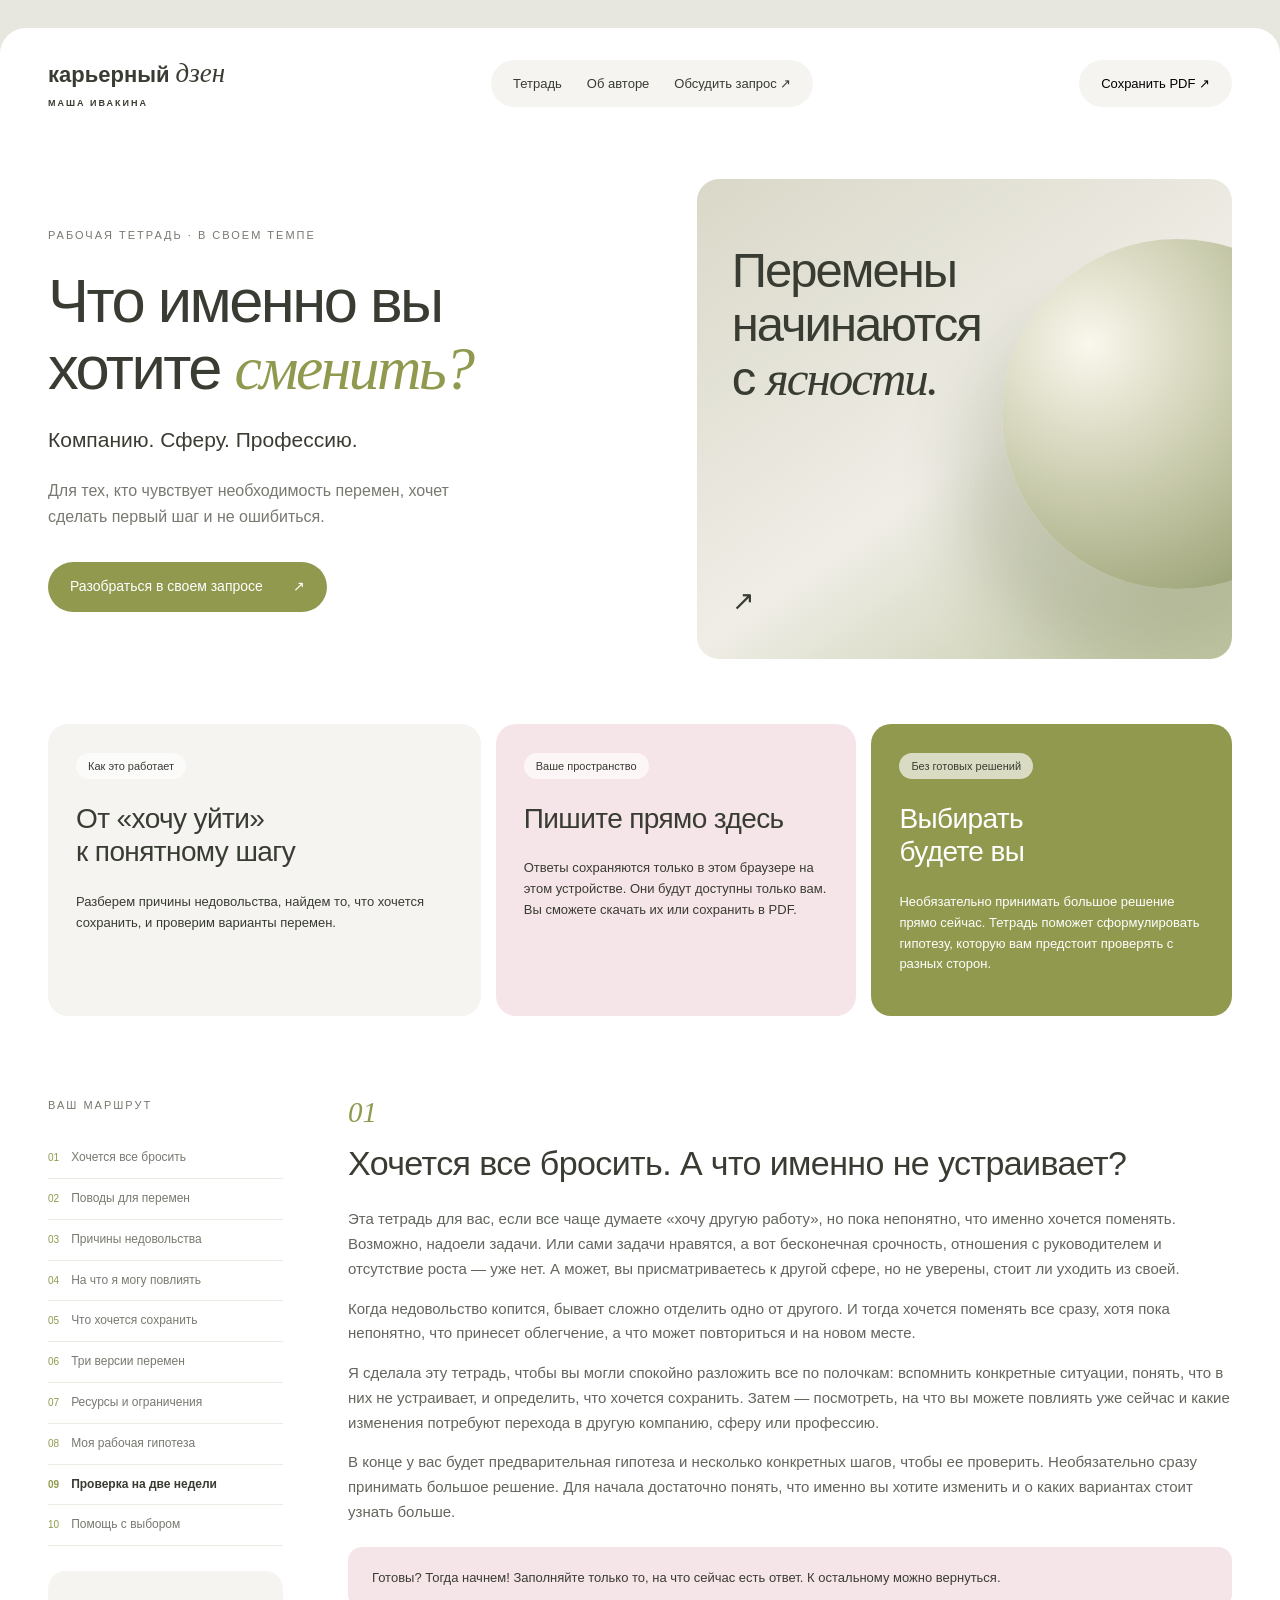
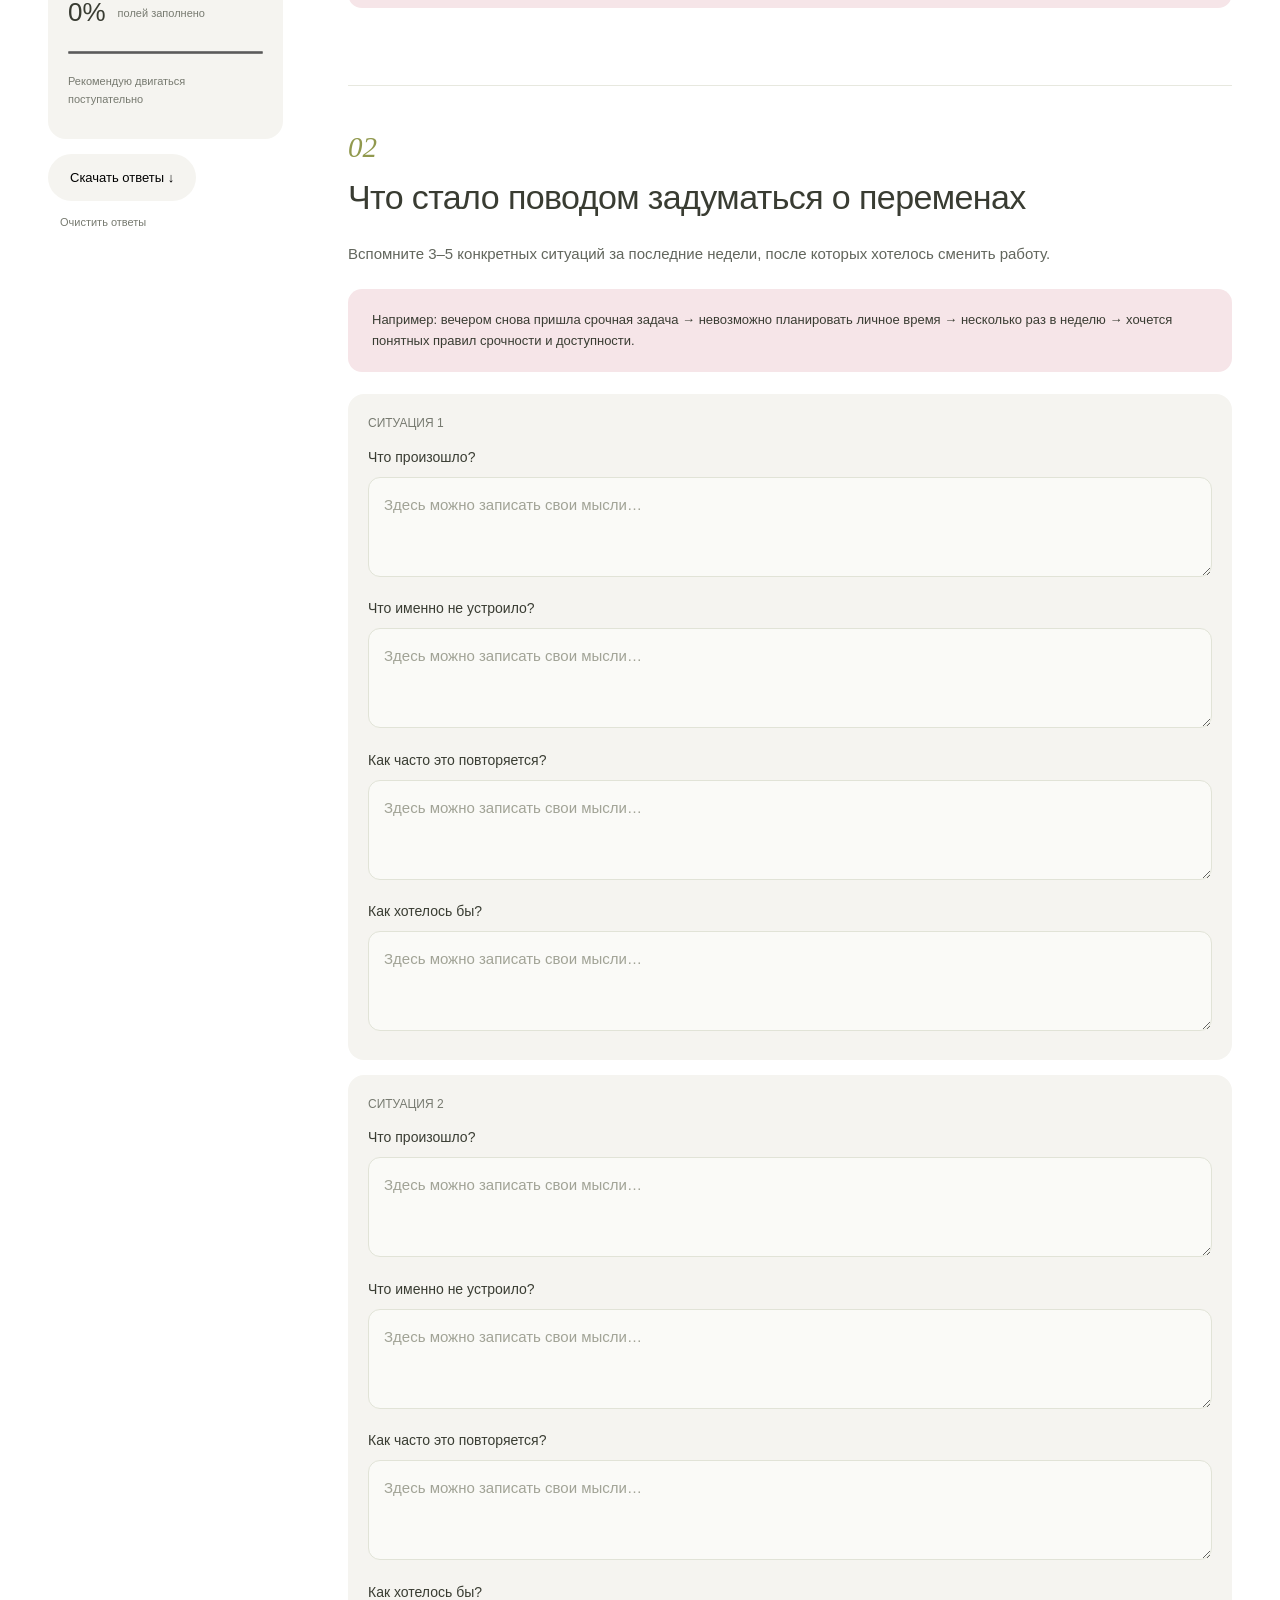
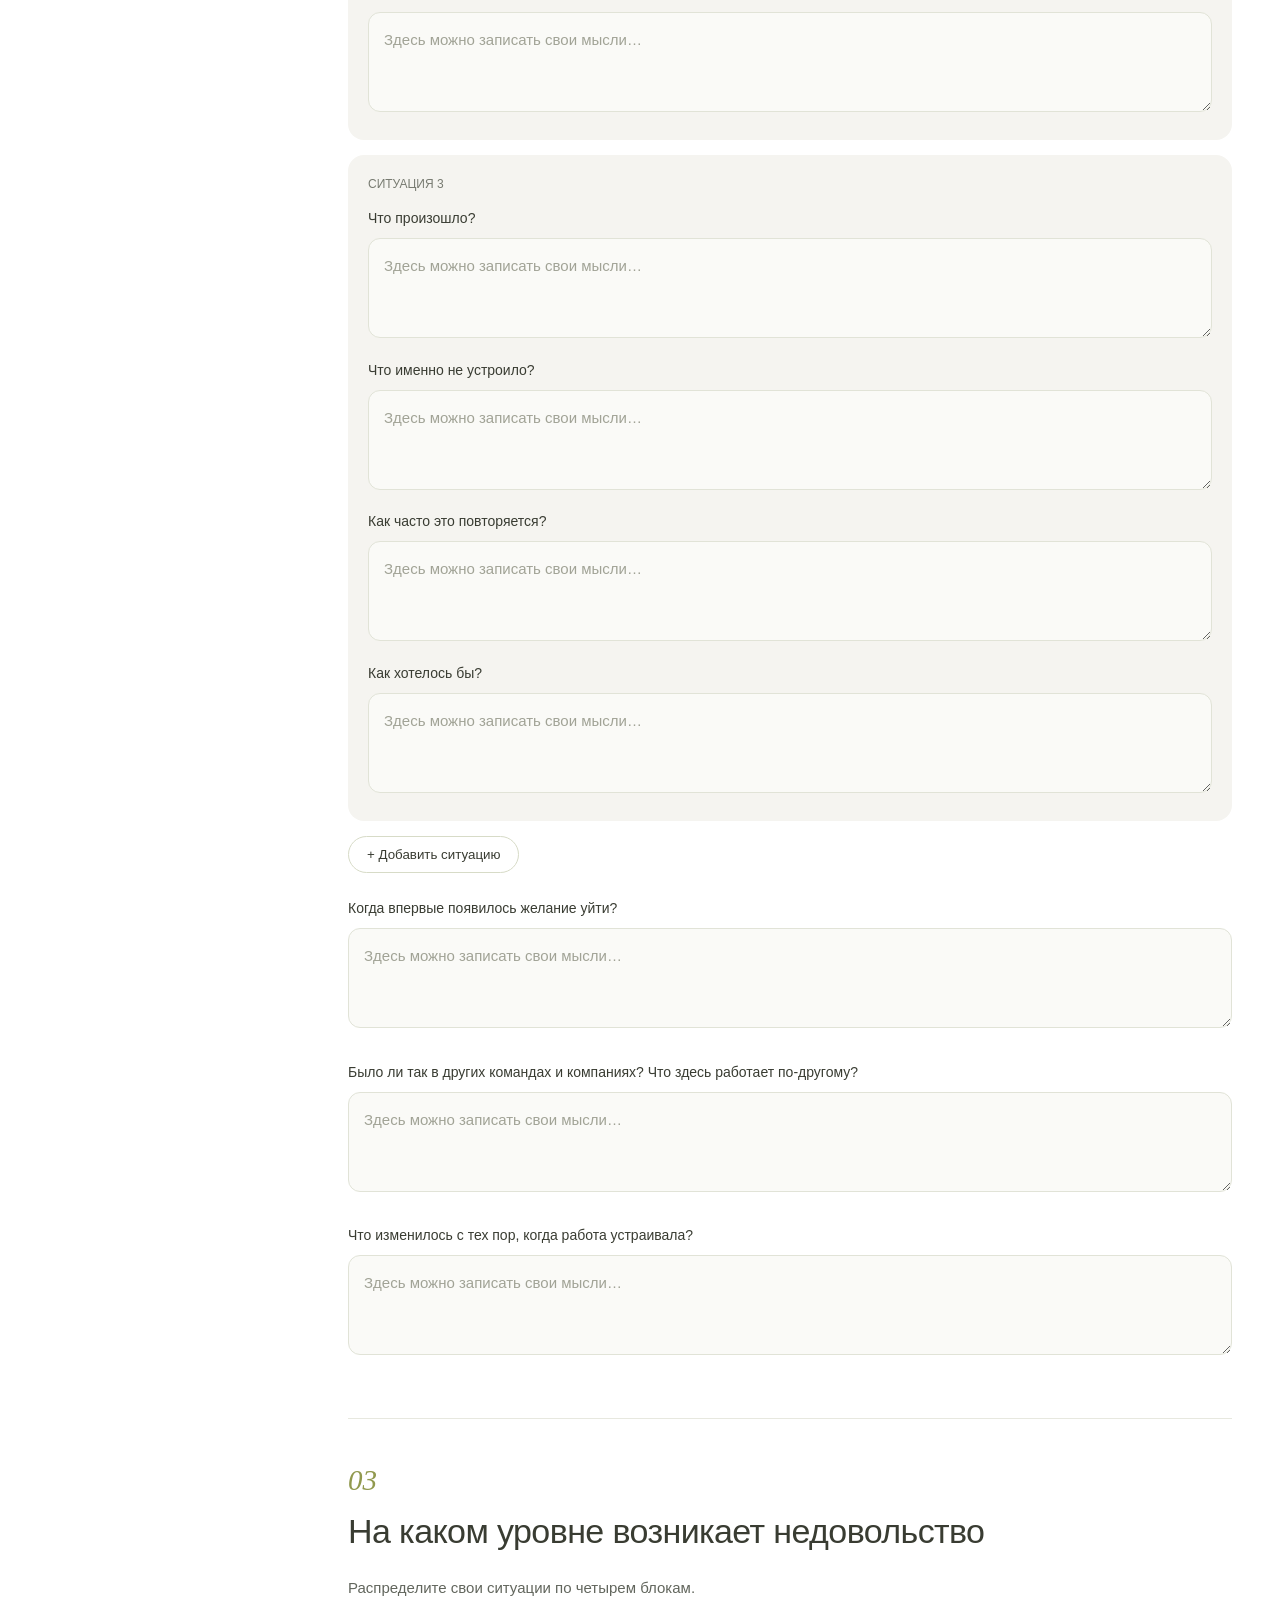
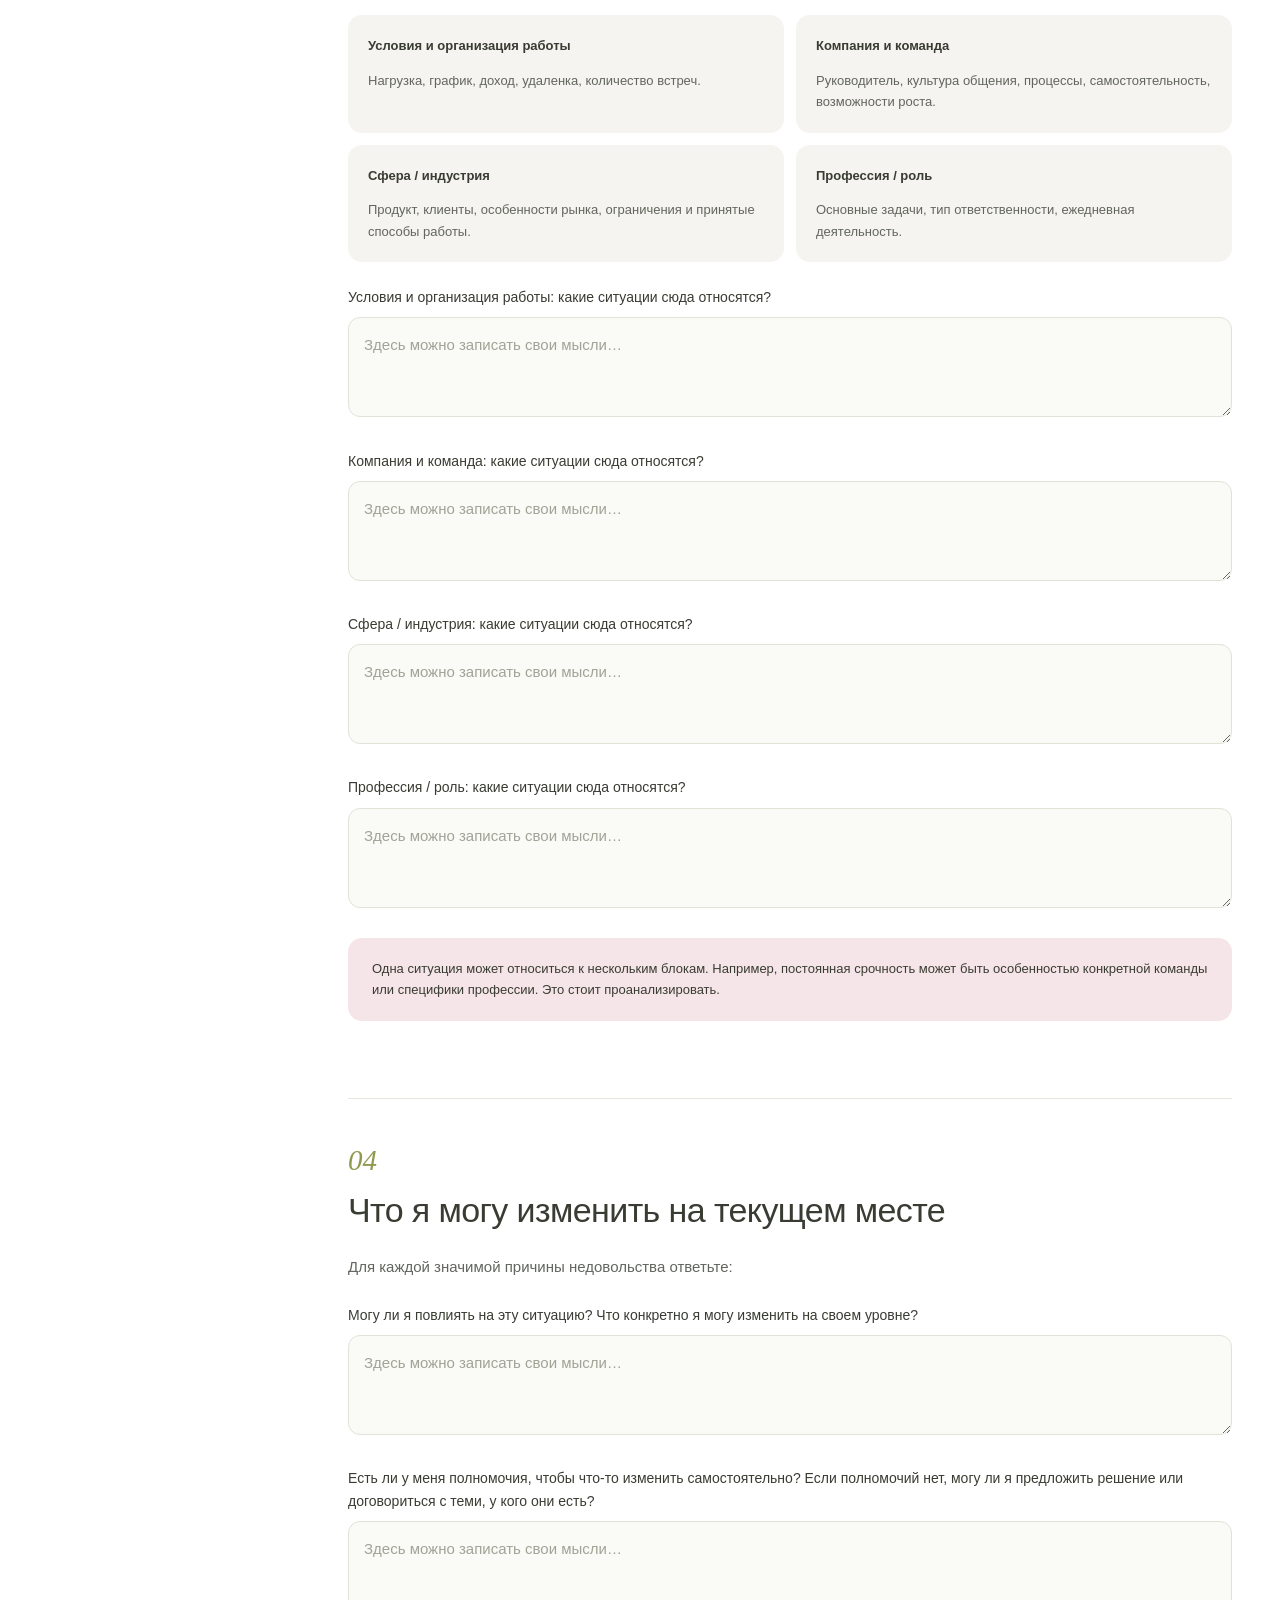
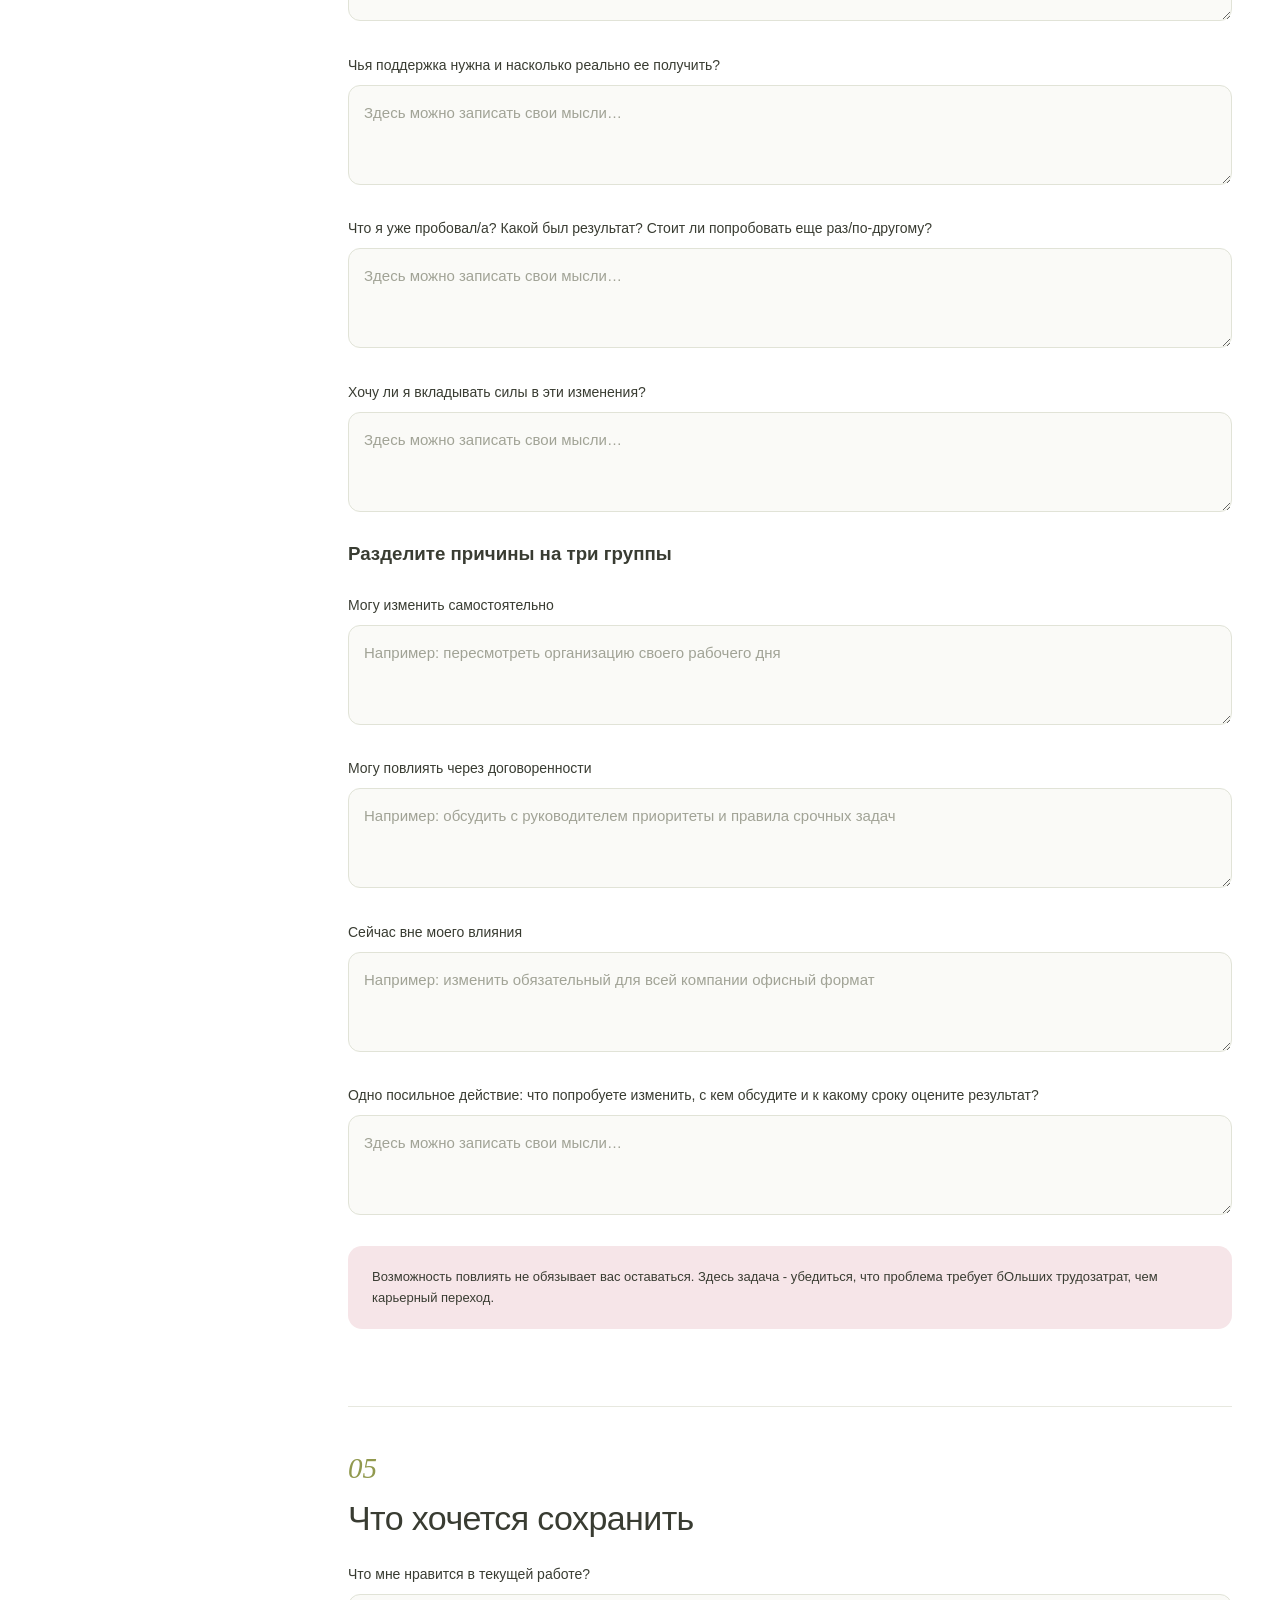
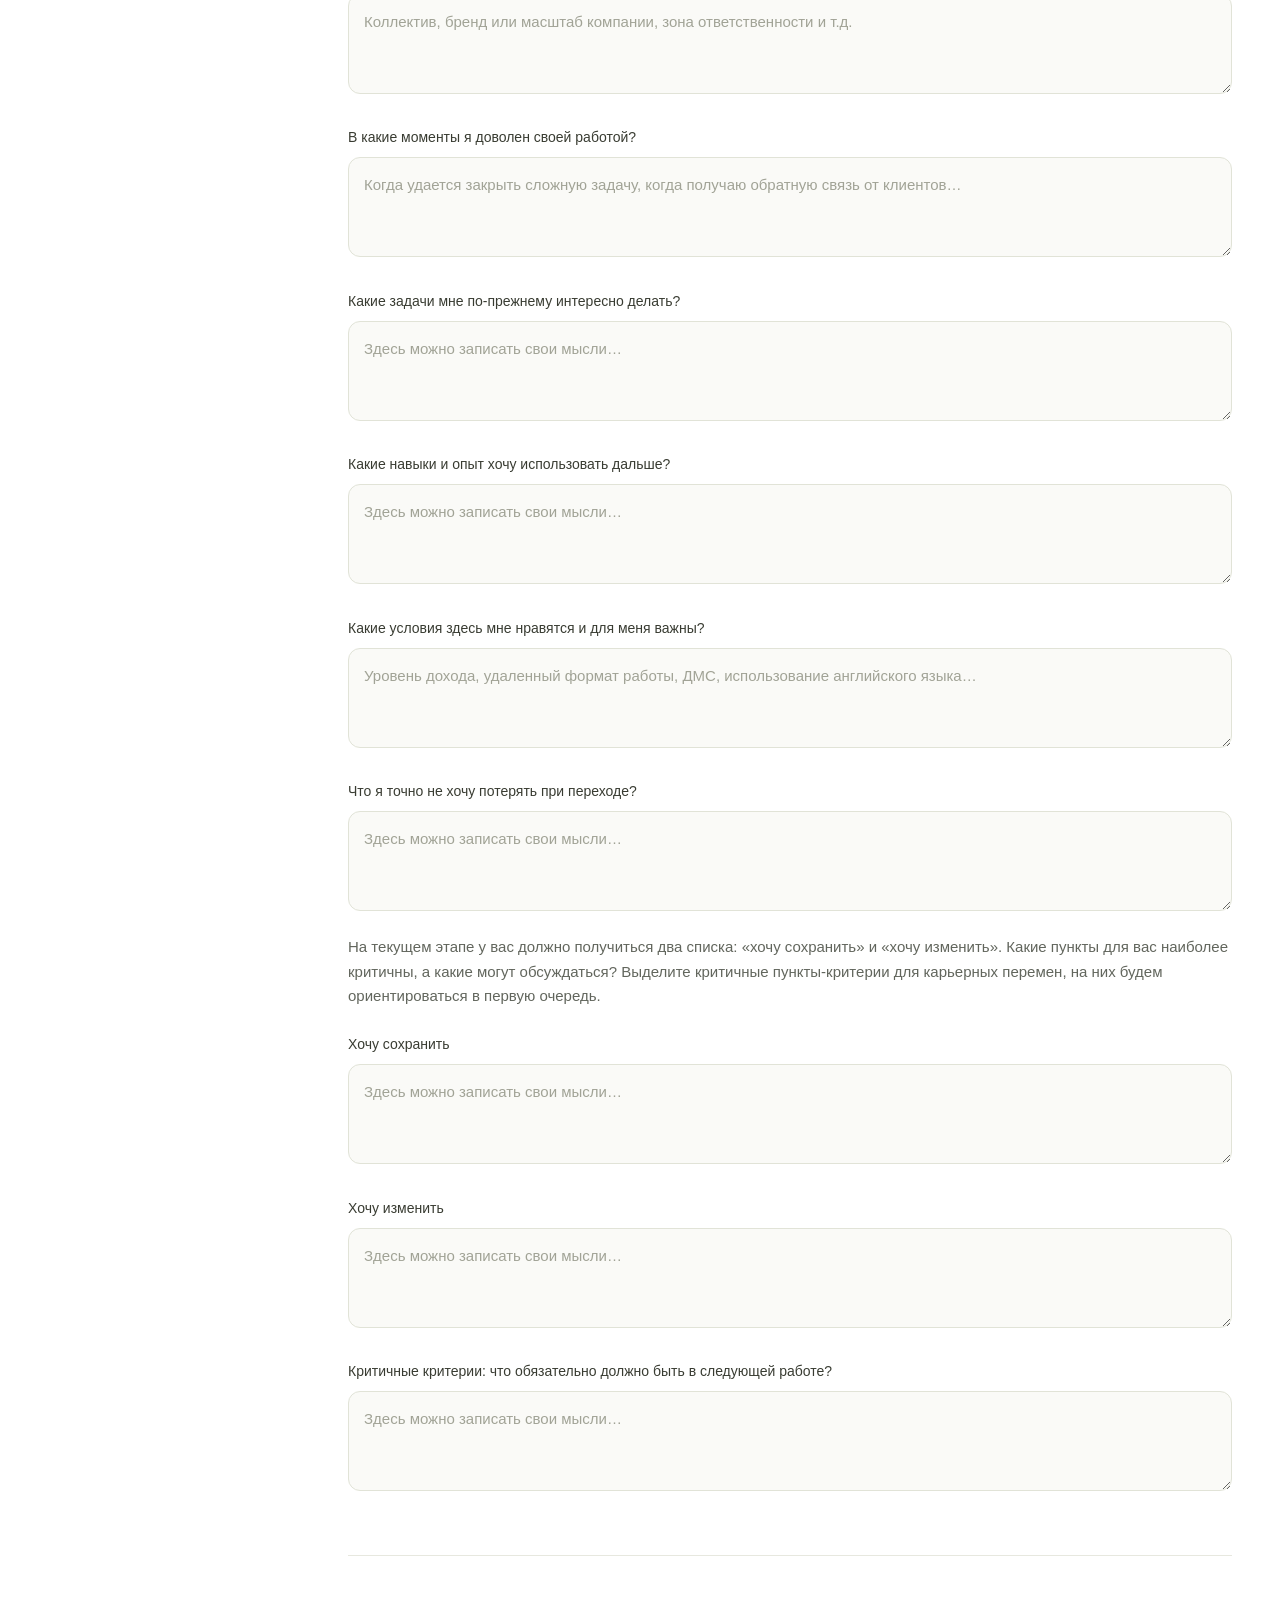
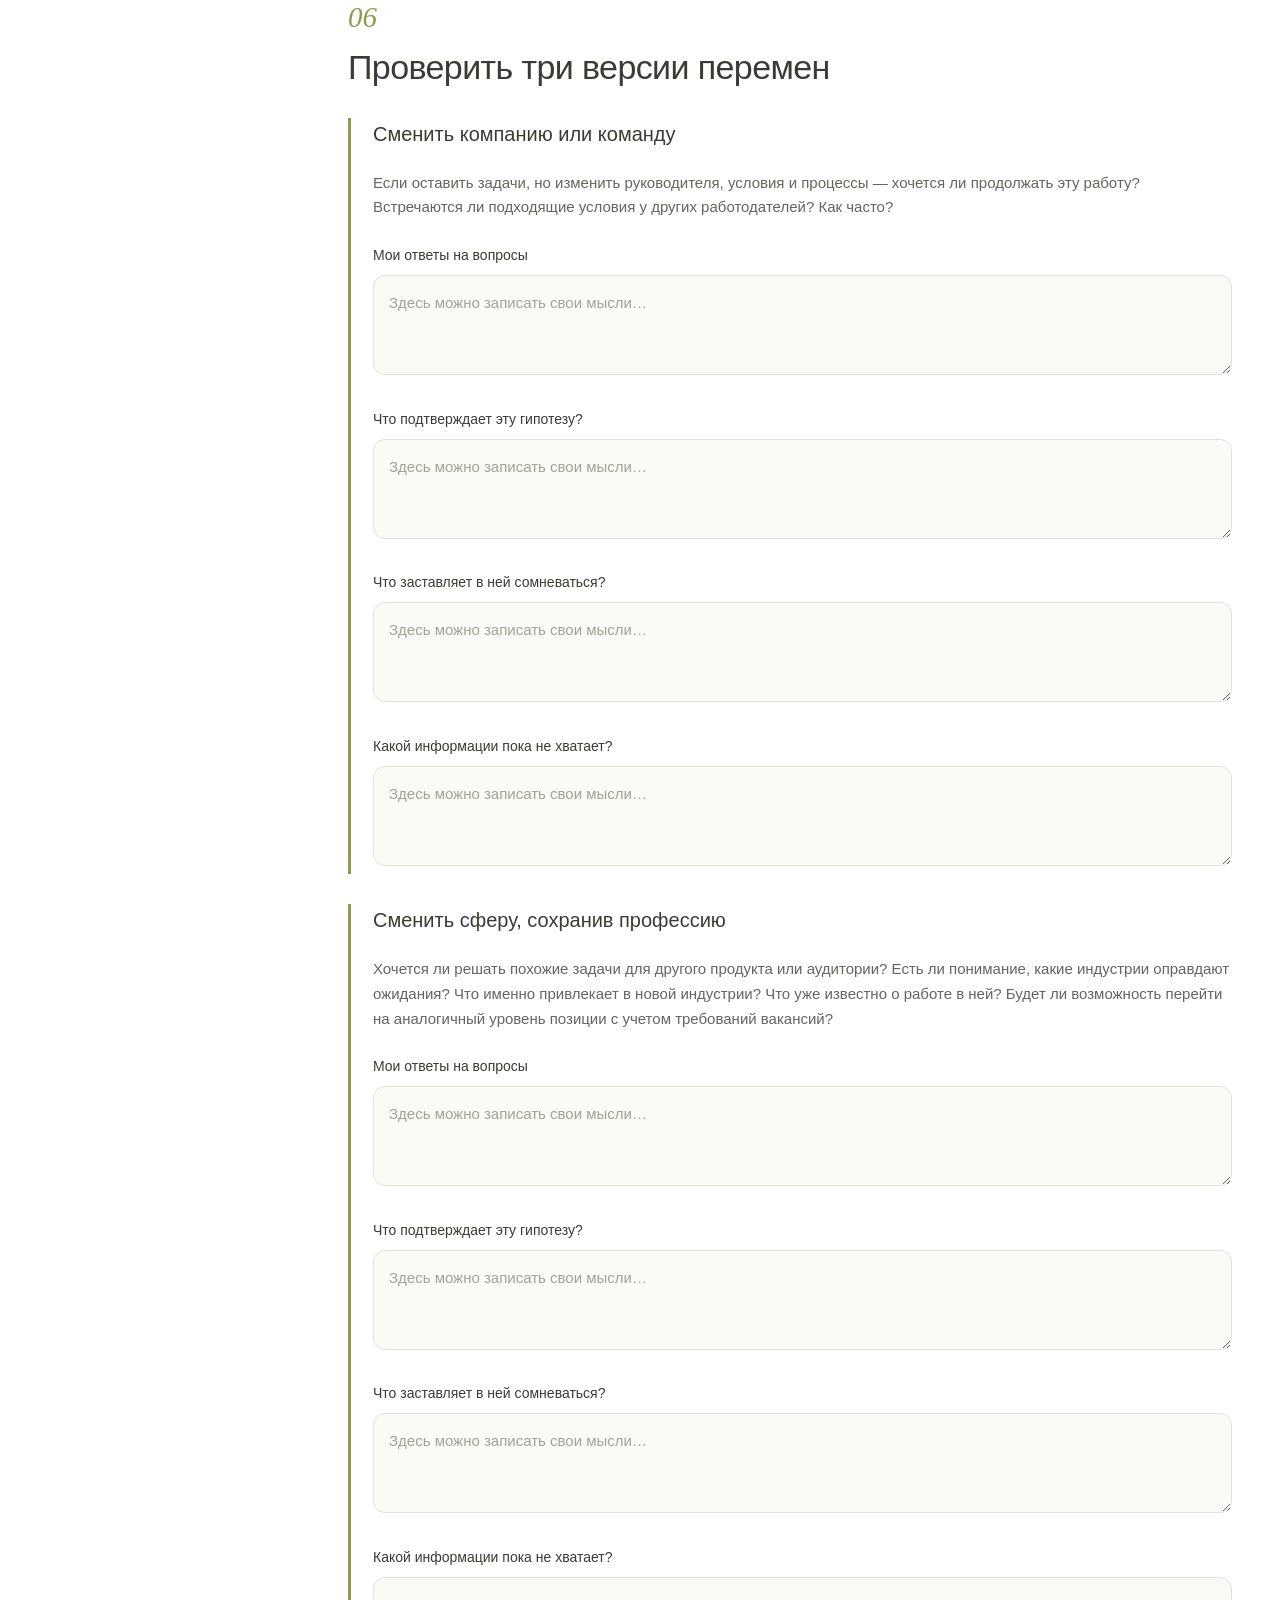
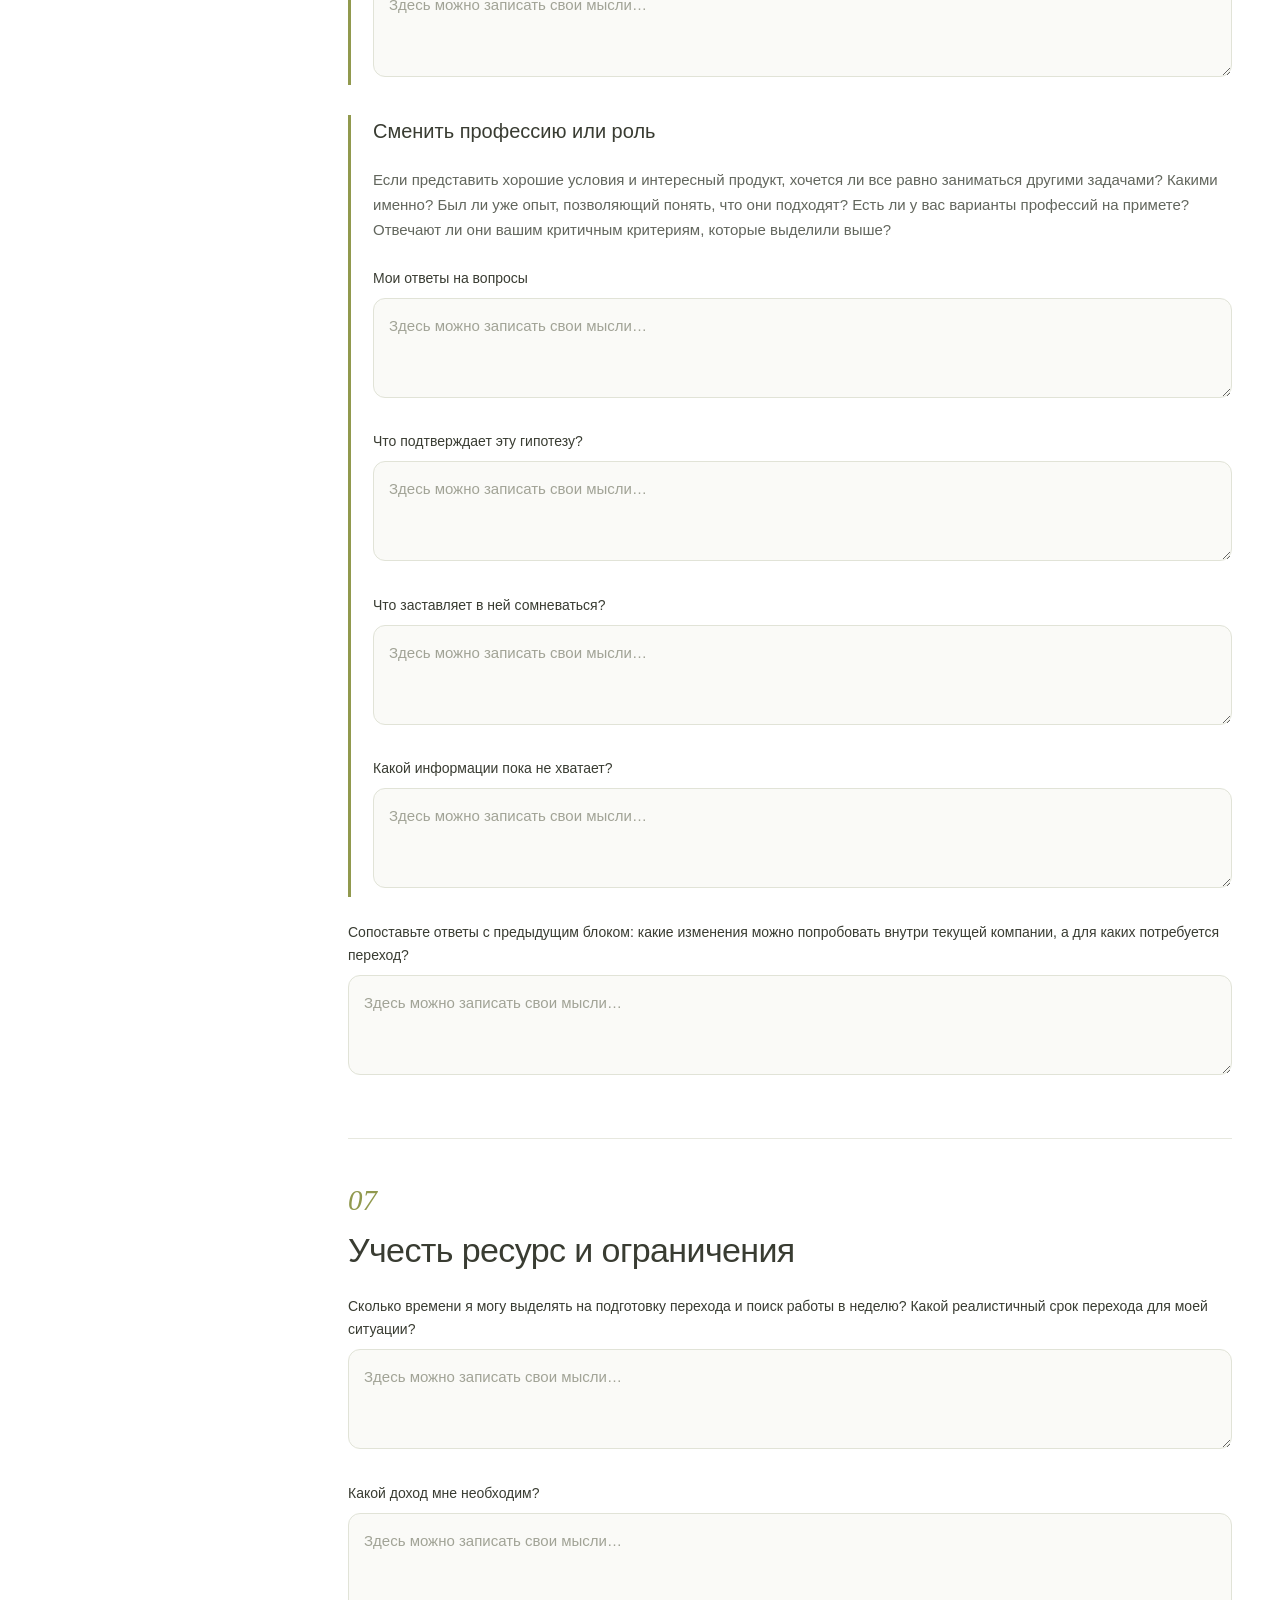
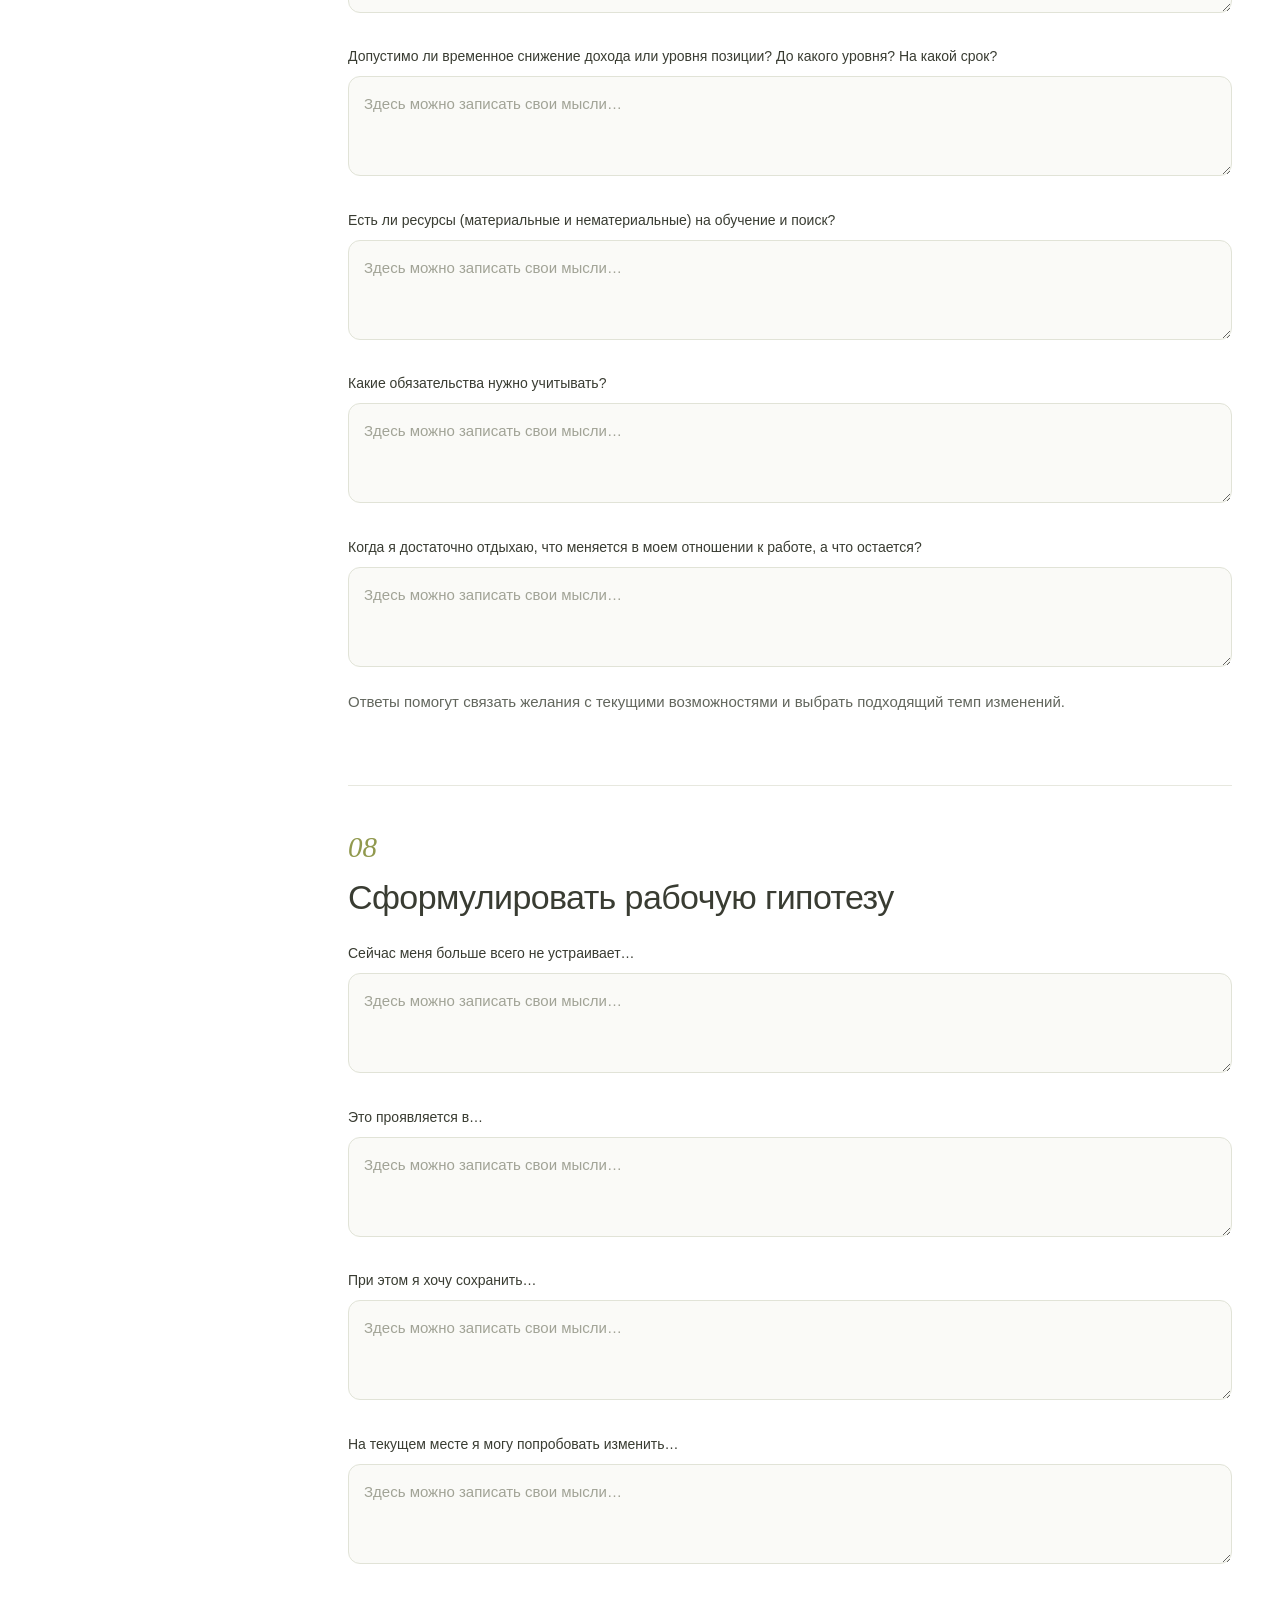
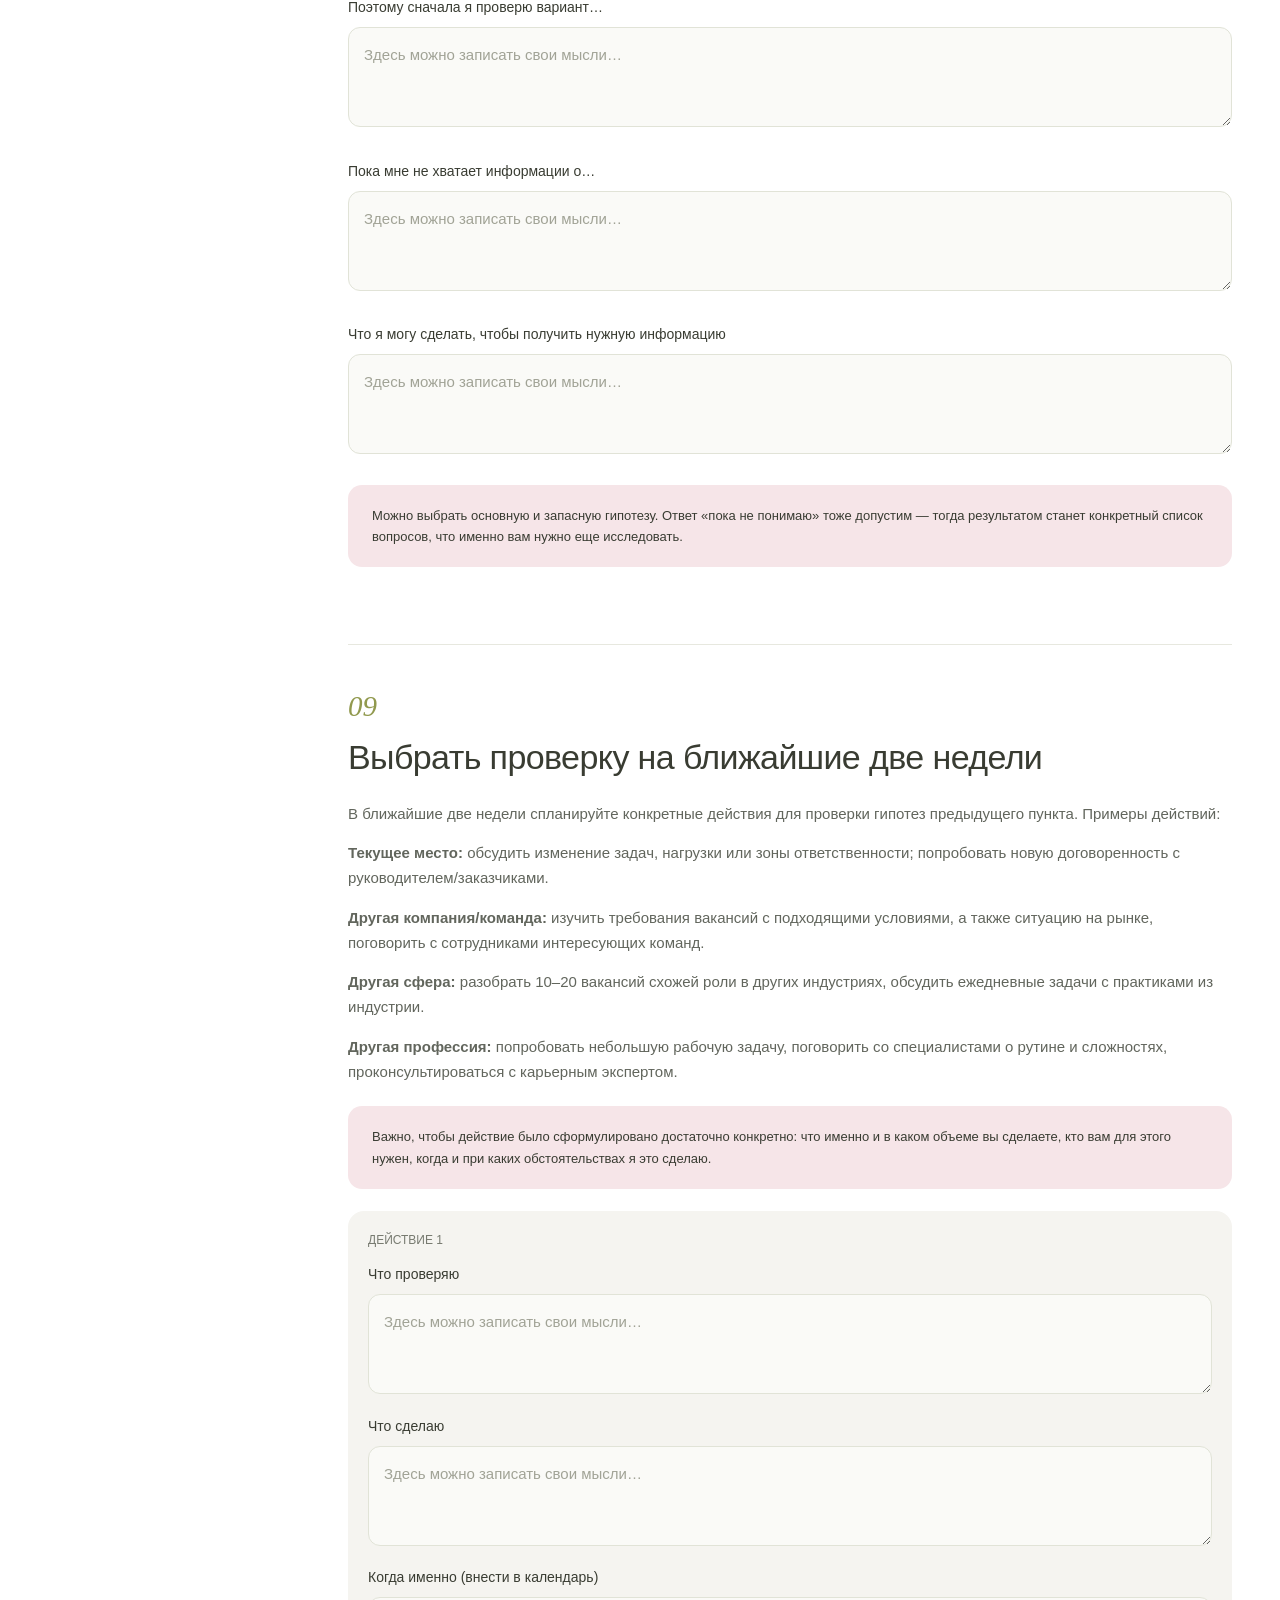
==== career-change/index.html @ 958b5deb "Add interactive career change workbook" ====
<!doctype html><html lang="ru"><head><meta charset="UTF-8"><meta name="viewport" content="width=device-width,initial-scale=1"><title>Тетрадь перемен — Карьерный дзен</title><meta name="description" content="Интерактивная рабочая тетрадь: понять, что хочется изменить в работе, и выбрать следующий шаг."><link rel="stylesheet" href="style.css"></head><body><div class="shell"><header><a class="brand" href="#">карьерный <i>дзен</i><span>МАША ИВАКИНА</span></a><nav><a href="#workbook">Тетрадь</a><a href="#about">Об авторе</a><a href="https://t.me/mivakina" target="_blank" rel="noopener">Обсудить запрос ↗</a></nav><button class="small" id="print">Сохранить PDF ↗</button></header><main><section class="hero"><div><p class="eyebrow">РАБОЧАЯ ТЕТРАДЬ · В СВОЕМ ТЕМПЕ</p><h1>Что именно вы<br>хотите <em>сменить?</em></h1><p class="choices">Компанию. Сферу. Профессию.</p><p class="lead">Для тех, кто чувствует необходимость перемен, хочет сделать первый шаг и не ошибиться.</p><a class="button" href="#workbook">Разобраться в своем запросе <span>↗</span></a></div><div class="hero-art" aria-hidden="true"><div class="orb"></div><p>Перемены<br>начинаются<br>с <i>ясности.</i></p><div class="art-bottom"><span>↗</span></div></div></section><section class="intro-grid"><div class="soft"><span class="tag">Как это работает</span><h2>От «хочу уйти»<br>к понятному шагу</h2><p>Разберем причины недовольства, найдем то, что хочется сохранить, и проверим варианты перемен.</p></div><div class="pink"><span class="tag">Ваше пространство</span><h2>Пишите прямо здесь</h2><p>Ответы сохраняются только в этом браузере на этом устройстве. Они будут доступны только вам. Вы сможете скачать их или сохранить в PDF.</p></div><div class="olive"><span class="tag">Без готовых решений</span><h2>Выбирать <br>будете вы</h2><p>Необязательно принимать большое решение прямо сейчас. Тетрадь поможет сформулировать гипотезу, которую вам предстоит проверять с разных сторон.</p></div></section><section id="workbook" class="workspace"><aside><p class="eyebrow">ВАШ МАРШРУТ</p><div id="steps"></div><div class="progress-card"><div><strong id="percent">0%</strong><span>полей заполнено</span></div><progress id="progress" value="0" max="100"></progress><p id="save-status" role="status">Рекомендую двигаться поступательно</p></div><button id="export" class="small">Скачать ответы ↓</button><button id="reset" class="text-button">Очистить ответы</button></aside><div id="sections"></div></section><section id="about" class="about"><p class="eyebrow">ПРО АВТОРА ЭТОЙ ТЕТРАДИ</p><h2>Маша Ивакина<br><em>Карьерный дзен</em></h2><p>Меня зовут Маша Ивакина, я карьерный консультант и автор проекта «Карьерный дзен».</p>
<p>Больше 8 лет работаю в HR и подборе: искала специалистов и руководителей для Яндекса и клиентов агентства Алены Владимирской. С 2024 года помогаю людям искать работу и выбирать дальнейшее направление. За это время со мной поработали больше 150 клиентов.</p>
<p>Я знаю, как работодатели оценивают опыт, и помогаю увидеть, где он может пригодиться — в другой компании, сфере или роли. А еще у меня самой тоже были карьерные повороты: из HR в фитнес-индустрию, затем в IT-рекрутинг и частную практику карьерного консультанта, так что мне знакомы и жажда перемен, и сомнения перед переходом.</p>
<p>Примеры кейсов моих клиентов:</p>
<ul class="cases"><li>Ведущий системный аналитик → тимлид системных аналитиков в бигтехе.</li><li>Логист → Аналитик в крупный E-com (клиентская аналитика)</li><li>Юрист → ИТ-аудитор</li><li>Операционный менеджер на производстве → Помощник руководителя частной школы</li><li>Руководитель отдела продаж → Менеджер маркетплейсов</li></ul>

<a class="button" href="https://t.me/mivakina" target="_blank" rel="noopener">Записаться на предварительный звонок ↗</a></section></main><footer><span>карьерный дзен © Маша Ивакина</span><a href="https://careerzen.ru" target="_blank" rel="noopener">careerzen.ru ↗</a></footer></div><script src="app.js"></script></body></html>
---- career-change/style.css ----
:root{--ink:#393c32;--muted:#777a70;--olive:#91994e;--paper:#f5f4f0;--pink:#f6e5e8}*{box-sizing:border-box}html{scroll-behavior:smooth;scroll-padding-top:28px}body{margin:0;background:#e7e6df;color:var(--ink);font:16px/1.65 Arial,sans-serif}.shell{max-width:1390px;margin:28px auto;background:#fff;border-radius:26px;padding:30px 48px}header{display:flex;align-items:center;justify-content:space-between;gap:20px}.brand{font-size:22px;font-weight:bold;line-height:1.1;text-decoration:none}.brand i{font:italic 27px Georgia,serif}.brand span{display:block;letter-spacing:2px;font-size:9px;margin-top:10px}a{color:inherit}nav{display:flex;background:var(--paper);border-radius:40px;padding:13px 22px;gap:25px}nav a{text-decoration:none;font-size:13px}.small,.button{border:0;border-radius:40px;padding:13px 22px;font:inherit;cursor:pointer;text-decoration:none;display:inline-flex;align-items:center;justify-content:center;gap:30px}.small{background:var(--paper);font-size:13px}.button{background:var(--olive);color:white;font-size:14px}.hero{display:grid;grid-template-columns:1.1fr 1fr;gap:60px;padding:70px 0 65px;align-items:center}.eyebrow{font-size:11px;letter-spacing:2px;color:var(--muted);margin:0 0 24px}h1{font-size:clamp(40px,4.8vw,68px);font-weight:400;line-height:1.08;letter-spacing:-2.5px;margin:0 0 22px}em{font-family:Georgia,serif;font-weight:400;color:var(--olive)}.choices{font-size:21px;margin:0 0 20px}.lead{max-width:410px;color:var(--muted);margin-bottom:32px}.hint{font-size:12px;color:var(--muted);margin-top:15px}.hero-art{min-height:480px;border-radius:22px;background:linear-gradient(145deg,#d9d8c8,#efede6 55%,#c0c6a2);position:relative;overflow:hidden;padding:35px;display:flex;flex-direction:column;justify-content:space-between}.hero-art p{font-size:49px;line-height:1.1;letter-spacing:-2px;z-index:1;margin:30px 0}.hero-art i{font-family:Georgia,serif}.art-label{font-size:10px;letter-spacing:2px;z-index:1}.orb{position:absolute;width:350px;height:350px;border-radius:50%;right:-120px;top:60px;background:radial-gradient(circle at 25% 30%,#faf7ed,#c0c3a1 50%,#838c5a);box-shadow:-40px 70px 65px #565e3433}.art-bottom{display:flex;justify-content:space-between;font-size:12px;z-index:1}.art-bottom span:last-child{font-size:27px}.intro-grid{display:grid;grid-template-columns:1.2fr 1fr 1fr;gap:15px;margin-bottom:80px}.intro-grid>div{padding:28px;border-radius:20px}.soft{background:var(--paper)}.pink{background:var(--pink)}.olive{background:var(--olive);color:white}.tag{font-size:11px;background:#ffffffa8;border-radius:20px;padding:7px 12px;color:var(--ink)}h2{font-size:28px;font-weight:400;line-height:1.2;letter-spacing:-.6px}.intro-grid p{font-size:13px;line-height:1.6}.workspace{display:grid;grid-template-columns:235px minmax(0,1fr);gap:65px}aside{position:sticky;top:25px;align-self:start}#steps a{display:flex;gap:12px;font-size:12px;text-decoration:none;padding:10px 0;border-bottom:1px solid #ecece5;color:var(--muted)}#steps a.active{color:var(--ink);font-weight:bold}#steps a span{font-size:10px;color:var(--olive);padding-top:2px}.progress-card{margin:25px 0 15px;padding:20px;background:var(--paper);border-radius:18px}.progress-card>div{display:flex;align-items:center;gap:12px}.progress-card strong{font-size:26px;font-weight:400}.progress-card span,.progress-card p{font-size:11px;color:var(--muted)}progress{width:100%;height:5px;accent-color:var(--olive)}.text-button{display:block;background:none;border:0;font:inherit;font-size:11px;color:var(--muted);padding:12px;cursor:pointer}.chapter{padding:0 0 55px;margin-bottom:45px;border-bottom:1px solid #e7e8df;scroll-margin-top:30px}.chapter h2{font-size:34px;margin:12px 0 24px}.chapter p{color:#62665d;font-size:15px}.chapter .num{font:italic 29px Georgia;color:var(--olive)}label{display:block;margin:24px 0 8px;font-size:14px}textarea,input{width:100%;border:1px solid #e1e3d7;border-radius:12px;background:#fafaf7;padding:15px;color:var(--ink);font:15px/1.55 Arial;resize:vertical;min-height:100px;transition:border .2s}textarea:focus,input:focus{outline:2px solid #929a4d77;outline-offset:2px;background:white}textarea::placeholder,input::placeholder{color:#a1a396}input{min-height:0}.note{padding:20px 24px;background:var(--pink);border-radius:14px;font-size:13px;margin:22px 0}.row-card{background:var(--paper);padding:20px;border-radius:16px;margin:15px 0}.row-card label{margin-top:12px}.row-card .row-top{display:flex;justify-content:space-between;font-size:12px;color:var(--muted)}.remove{border:0;background:none;color:var(--muted);cursor:pointer}.add{background:white;border:1px solid #d7dbc7;border-radius:30px;padding:10px 18px;cursor:pointer;color:var(--ink)}.reference{display:grid;grid-template-columns:1fr 1fr;gap:12px}.reference>div{padding:20px;background:var(--paper);border-radius:14px;font-size:13px}.reference p{font-size:13px;margin-bottom:0}.hypothesis{border-left:3px solid var(--olive);padding-left:22px;margin-top:30px}.hypothesis h3{font-size:20px;font-weight:400}.about{background:var(--paper);border-radius:24px;padding:50px;margin:35px 0}.about h2{font-size:43px}.about>p{max-width:750px}footer{display:flex;justify-content:space-between;color:var(--muted);font-size:12px;padding:15px 0}button:focus-visible,a:focus-visible{outline:2px solid var(--olive);outline-offset:4px}@media(max-width:900px){.shell{margin:12px;padding:24px}.hero{gap:25px}.hero-art{min-height:400px}.hero-art p{font-size:40px}.workspace{grid-template-columns:180px 1fr;gap:25px}nav{display:none}.intro-grid{grid-template-columns:1fr}.intro-grid h2 br{display:none}}@media(max-width:600px){.shell{margin:0;border-radius:0;padding:22px}.hero{grid-template-columns:1fr;padding:45px 0}.hero-art{min-height:300px}.hero-art p{font-size:43px}.intro-grid{margin-bottom:45px}.workspace{display:block}aside{position:static;margin-bottom:40px}#steps{display:flex;overflow:auto;gap:14px}#steps a{min-width:125px}.progress-card{margin-top:12px}.chapter h2{font-size:28px}.reference{grid-template-columns:1fr}.about{padding:25px}.about h2{font-size:32px}h1{letter-spacing:-1.5px}.brand{font-size:18px}header .small{padding:10px 14px}}@media print{body{background:white}.shell{margin:0;padding:0;max-width:none}header,nav,aside,.hero-art,.intro-grid,.add,.remove,.button,.hint,footer{display:none!important}.hero{display:block;padding:10px 0}.workspace{display:block}.chapter{break-inside:avoid;padding-bottom:20px;margin-bottom:20px}.chapter h2{font-size:24px}textarea{border:0;background:white;resize:none;overflow:visible;min-height:60px}.about{padding:20px}.row-card{break-inside:avoid}.print-answer{white-space:pre-wrap;border-bottom:1px solid #ddd;padding:10px 0;min-height:30px}}

.cases{padding-left:22px;max-width:800px}.cases li{margin:12px 0}
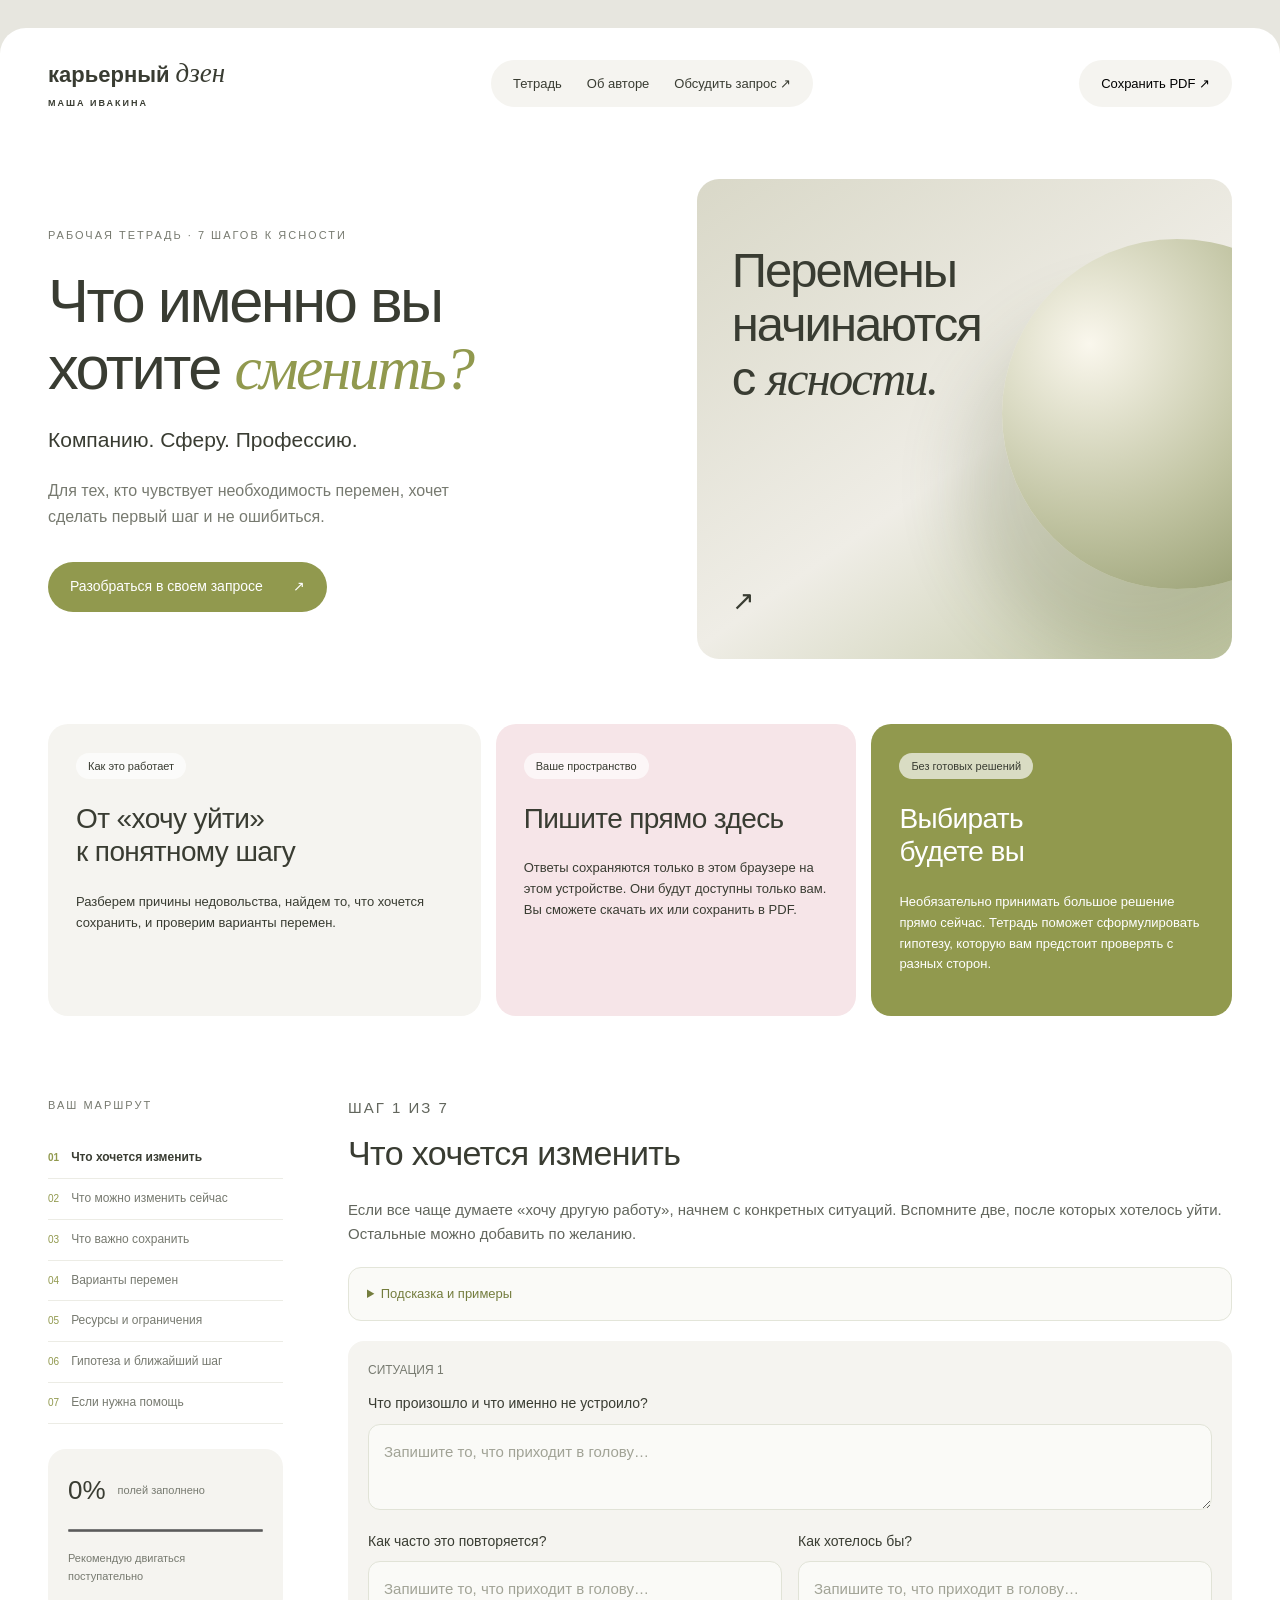
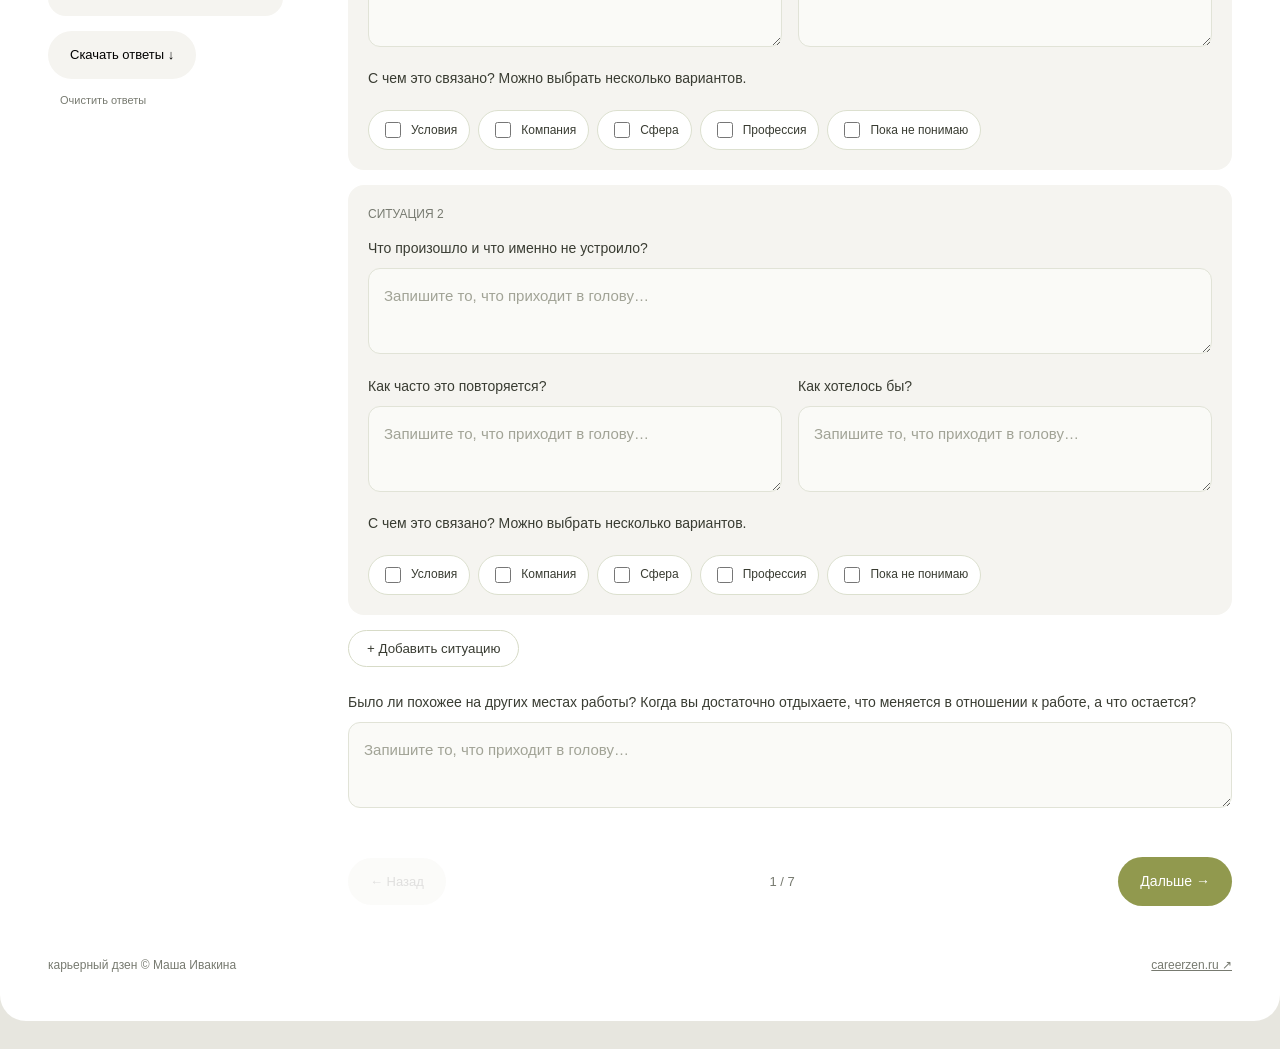
==== commit 17442a41: "Publish compact seven-step career workbook" ====
--- a/career-change/index.html
+++ b/career-change/index.html
@@ -1,7 +1 @@
-<!doctype html><html lang="ru"><head><meta charset="UTF-8"><meta name="viewport" content="width=device-width,initial-scale=1"><title>Тетрадь перемен — Карьерный дзен</title><meta name="description" content="Интерактивная рабочая тетрадь: понять, что хочется изменить в работе, и выбрать следующий шаг."><link rel="stylesheet" href="style.css"></head><body><div class="shell"><header><a class="brand" href="#">карьерный <i>дзен</i><span>МАША ИВАКИНА</span></a><nav><a href="#workbook">Тетрадь</a><a href="#about">Об авторе</a><a href="https://t.me/mivakina" target="_blank" rel="noopener">Обсудить запрос ↗</a></nav><button class="small" id="print">Сохранить PDF ↗</button></header><main><section class="hero"><div><p class="eyebrow">РАБОЧАЯ ТЕТРАДЬ · В СВОЕМ ТЕМПЕ</p><h1>Что именно вы<br>хотите <em>сменить?</em></h1><p class="choices">Компанию. Сферу. Профессию.</p><p class="lead">Для тех, кто чувствует необходимость перемен, хочет сделать первый шаг и не ошибиться.</p><a class="button" href="#workbook">Разобраться в своем запросе <span>↗</span></a></div><div class="hero-art" aria-hidden="true"><div class="orb"></div><p>Перемены<br>начинаются<br>с <i>ясности.</i></p><div class="art-bottom"><span>↗</span></div></div></section><section class="intro-grid"><div class="soft"><span class="tag">Как это работает</span><h2>От «хочу уйти»<br>к понятному шагу</h2><p>Разберем причины недовольства, найдем то, что хочется сохранить, и проверим варианты перемен.</p></div><div class="pink"><span class="tag">Ваше пространство</span><h2>Пишите прямо здесь</h2><p>Ответы сохраняются только в этом браузере на этом устройстве. Они будут доступны только вам. Вы сможете скачать их или сохранить в PDF.</p></div><div class="olive"><span class="tag">Без готовых решений</span><h2>Выбирать <br>будете вы</h2><p>Необязательно принимать большое решение прямо сейчас. Тетрадь поможет сформулировать гипотезу, которую вам предстоит проверять с разных сторон.</p></div></section><section id="workbook" class="workspace"><aside><p class="eyebrow">ВАШ МАРШРУТ</p><div id="steps"></div><div class="progress-card"><div><strong id="percent">0%</strong><span>полей заполнено</span></div><progress id="progress" value="0" max="100"></progress><p id="save-status" role="status">Рекомендую двигаться поступательно</p></div><button id="export" class="small">Скачать ответы ↓</button><button id="reset" class="text-button">Очистить ответы</button></aside><div id="sections"></div></section><section id="about" class="about"><p class="eyebrow">ПРО АВТОРА ЭТОЙ ТЕТРАДИ</p><h2>Маша Ивакина<br><em>Карьерный дзен</em></h2><p>Меня зовут Маша Ивакина, я карьерный консультант и автор проекта «Карьерный дзен».</p>
-<p>Больше 8 лет работаю в HR и подборе: искала специалистов и руководителей для Яндекса и клиентов агентства Алены Владимирской. С 2024 года помогаю людям искать работу и выбирать дальнейшее направление. За это время со мной поработали больше 150 клиентов.</p>
-<p>Я знаю, как работодатели оценивают опыт, и помогаю увидеть, где он может пригодиться — в другой компании, сфере или роли. А еще у меня самой тоже были карьерные повороты: из HR в фитнес-индустрию, затем в IT-рекрутинг и частную практику карьерного консультанта, так что мне знакомы и жажда перемен, и сомнения перед переходом.</p>
-<p>Примеры кейсов моих клиентов:</p>
-<ul class="cases"><li>Ведущий системный аналитик → тимлид системных аналитиков в бигтехе.</li><li>Логист → Аналитик в крупный E-com (клиентская аналитика)</li><li>Юрист → ИТ-аудитор</li><li>Операционный менеджер на производстве → Помощник руководителя частной школы</li><li>Руководитель отдела продаж → Менеджер маркетплейсов</li></ul>
-
-<a class="button" href="https://t.me/mivakina" target="_blank" rel="noopener">Записаться на предварительный звонок ↗</a></section></main><footer><span>карьерный дзен © Маша Ивакина</span><a href="https://careerzen.ru" target="_blank" rel="noopener">careerzen.ru ↗</a></footer></div><script src="app.js"></script></body></html>
+<!doctype html><html lang="ru"><head><meta charset="UTF-8"><meta name="viewport" content="width=device-width,initial-scale=1"><title>Тетрадь перемен — Карьерный дзен</title><meta name="description" content="Интерактивная рабочая тетрадь: понять, что хочется изменить в работе, и выбрать следующий шаг."><link rel="stylesheet" href="style.css"></head><body><div class="shell"><header><a class="brand" href="#">карьерный <i>дзен</i><span>МАША ИВАКИНА</span></a><nav><a href="#workbook">Тетрадь</a><a href="#chapter-7">Об авторе</a><a href="https://t.me/mivakina" target="_blank" rel="noopener">Обсудить запрос ↗</a></nav><button class="small" id="print">Сохранить PDF ↗</button></header><main><section class="hero"><div><p class="eyebrow">РАБОЧАЯ ТЕТРАДЬ · 7 ШАГОВ К ЯСНОСТИ</p><h1>Что именно вы<br>хотите <em>сменить?</em></h1><p class="choices">Компанию. Сферу. Профессию.</p><p class="lead">Для тех, кто чувствует необходимость перемен, хочет сделать первый шаг и не ошибиться.</p><a class="button" href="#workbook">Разобраться в своем запросе <span>↗</span></a></div><div class="hero-art" aria-hidden="true"><div class="orb"></div><p>Перемены<br>начинаются<br>с <i>ясности.</i></p><div class="art-bottom"><span>↗</span></div></div></section><section class="intro-grid"><div class="soft"><span class="tag">Как это работает</span><h2>От «хочу уйти»<br>к понятному шагу</h2><p>Разберем причины недовольства, найдем то, что хочется сохранить, и проверим варианты перемен.</p></div><div class="pink"><span class="tag">Ваше пространство</span><h2>Пишите прямо здесь</h2><p>Ответы сохраняются только в этом браузере на этом устройстве. Они будут доступны только вам. Вы сможете скачать их или сохранить в PDF.</p></div><div class="olive"><span class="tag">Без готовых решений</span><h2>Выбирать <br>будете вы</h2><p>Необязательно принимать большое решение прямо сейчас. Тетрадь поможет сформулировать гипотезу, которую вам предстоит проверять с разных сторон.</p></div></section><section id="workbook" class="workspace"><aside><p class="eyebrow">ВАШ МАРШРУТ</p><div id="steps"></div><div class="progress-card"><div><strong id="percent">0%</strong><span>полей заполнено</span></div><progress id="progress" value="0" max="100"></progress><p id="save-status" role="status">Рекомендую двигаться поступательно</p></div><button id="export" class="small">Скачать ответы ↓</button><button id="reset" class="text-button">Очистить ответы</button></aside><div><div id="sections"></div><div class="pager"><button id="back" class="small">← Назад</button><span id="page-label"></span><button id="next" class="button">Дальше →</button></div></div></section></main><footer><span>карьерный дзен © Маша Ивакина</span><a href="https://careerzen.ru" target="_blank" rel="noopener">careerzen.ru ↗</a></footer></div><script src="app.js"></script></body></html>
--- a/career-change/style.css
+++ b/career-change/style.css
@@ -1,3 +1,4 @@
 :root{--ink:#393c32;--muted:#777a70;--olive:#91994e;--paper:#f5f4f0;--pink:#f6e5e8}*{box-sizing:border-box}html{scroll-behavior:smooth;scroll-padding-top:28px}body{margin:0;background:#e7e6df;color:var(--ink);font:16px/1.65 Arial,sans-serif}.shell{max-width:1390px;margin:28px auto;background:#fff;border-radius:26px;padding:30px 48px}header{display:flex;align-items:center;justify-content:space-between;gap:20px}.brand{font-size:22px;font-weight:bold;line-height:1.1;text-decoration:none}.brand i{font:italic 27px Georgia,serif}.brand span{display:block;letter-spacing:2px;font-size:9px;margin-top:10px}a{color:inherit}nav{display:flex;background:var(--paper);border-radius:40px;padding:13px 22px;gap:25px}nav a{text-decoration:none;font-size:13px}.small,.button{border:0;border-radius:40px;padding:13px 22px;font:inherit;cursor:pointer;text-decoration:none;display:inline-flex;align-items:center;justify-content:center;gap:30px}.small{background:var(--paper);font-size:13px}.button{background:var(--olive);color:white;font-size:14px}.hero{display:grid;grid-template-columns:1.1fr 1fr;gap:60px;padding:70px 0 65px;align-items:center}.eyebrow{font-size:11px;letter-spacing:2px;color:var(--muted);margin:0 0 24px}h1{font-size:clamp(40px,4.8vw,68px);font-weight:400;line-height:1.08;letter-spacing:-2.5px;margin:0 0 22px}em{font-family:Georgia,serif;font-weight:400;color:var(--olive)}.choices{font-size:21px;margin:0 0 20px}.lead{max-width:410px;color:var(--muted);margin-bottom:32px}.hint{font-size:12px;color:var(--muted);margin-top:15px}.hero-art{min-height:480px;border-radius:22px;background:linear-gradient(145deg,#d9d8c8,#efede6 55%,#c0c6a2);position:relative;overflow:hidden;padding:35px;display:flex;flex-direction:column;justify-content:space-between}.hero-art p{font-size:49px;line-height:1.1;letter-spacing:-2px;z-index:1;margin:30px 0}.hero-art i{font-family:Georgia,serif}.art-label{font-size:10px;letter-spacing:2px;z-index:1}.orb{position:absolute;width:350px;height:350px;border-radius:50%;right:-120px;top:60px;background:radial-gradient(circle at 25% 30%,#faf7ed,#c0c3a1 50%,#838c5a);box-shadow:-40px 70px 65px #565e3433}.art-bottom{display:flex;justify-content:space-between;font-size:12px;z-index:1}.art-bottom span:last-child{font-size:27px}.intro-grid{display:grid;grid-template-columns:1.2fr 1fr 1fr;gap:15px;margin-bottom:80px}.intro-grid>div{padding:28px;border-radius:20px}.soft{background:var(--paper)}.pink{background:var(--pink)}.olive{background:var(--olive);color:white}.tag{font-size:11px;background:#ffffffa8;border-radius:20px;padding:7px 12px;color:var(--ink)}h2{font-size:28px;font-weight:400;line-height:1.2;letter-spacing:-.6px}.intro-grid p{font-size:13px;line-height:1.6}.workspace{display:grid;grid-template-columns:235px minmax(0,1fr);gap:65px}aside{position:sticky;top:25px;align-self:start}#steps a{display:flex;gap:12px;font-size:12px;text-decoration:none;padding:10px 0;border-bottom:1px solid #ecece5;color:var(--muted)}#steps a.active{color:var(--ink);font-weight:bold}#steps a span{font-size:10px;color:var(--olive);padding-top:2px}.progress-card{margin:25px 0 15px;padding:20px;background:var(--paper);border-radius:18px}.progress-card>div{display:flex;align-items:center;gap:12px}.progress-card strong{font-size:26px;font-weight:400}.progress-card span,.progress-card p{font-size:11px;color:var(--muted)}progress{width:100%;height:5px;accent-color:var(--olive)}.text-button{display:block;background:none;border:0;font:inherit;font-size:11px;color:var(--muted);padding:12px;cursor:pointer}.chapter{padding:0 0 55px;margin-bottom:45px;border-bottom:1px solid #e7e8df;scroll-margin-top:30px}.chapter h2{font-size:34px;margin:12px 0 24px}.chapter p{color:#62665d;font-size:15px}.chapter .num{font:italic 29px Georgia;color:var(--olive)}label{display:block;margin:24px 0 8px;font-size:14px}textarea,input{width:100%;border:1px solid #e1e3d7;border-radius:12px;background:#fafaf7;padding:15px;color:var(--ink);font:15px/1.55 Arial;resize:vertical;min-height:100px;transition:border .2s}textarea:focus,input:focus{outline:2px solid #929a4d77;outline-offset:2px;background:white}textarea::placeholder,input::placeholder{color:#a1a396}input{min-height:0}.note{padding:20px 24px;background:var(--pink);border-radius:14px;font-size:13px;margin:22px 0}.row-card{background:var(--paper);padding:20px;border-radius:16px;margin:15px 0}.row-card label{margin-top:12px}.row-card .row-top{display:flex;justify-content:space-between;font-size:12px;color:var(--muted)}.remove{border:0;background:none;color:var(--muted);cursor:pointer}.add{background:white;border:1px solid #d7dbc7;border-radius:30px;padding:10px 18px;cursor:pointer;color:var(--ink)}.reference{display:grid;grid-template-columns:1fr 1fr;gap:12px}.reference>div{padding:20px;background:var(--paper);border-radius:14px;font-size:13px}.reference p{font-size:13px;margin-bottom:0}.hypothesis{border-left:3px solid var(--olive);padding-left:22px;margin-top:30px}.hypothesis h3{font-size:20px;font-weight:400}.about{background:var(--paper);border-radius:24px;padding:50px;margin:35px 0}.about h2{font-size:43px}.about>p{max-width:750px}footer{display:flex;justify-content:space-between;color:var(--muted);font-size:12px;padding:15px 0}button:focus-visible,a:focus-visible{outline:2px solid var(--olive);outline-offset:4px}@media(max-width:900px){.shell{margin:12px;padding:24px}.hero{gap:25px}.hero-art{min-height:400px}.hero-art p{font-size:40px}.workspace{grid-template-columns:180px 1fr;gap:25px}nav{display:none}.intro-grid{grid-template-columns:1fr}.intro-grid h2 br{display:none}}@media(max-width:600px){.shell{margin:0;border-radius:0;padding:22px}.hero{grid-template-columns:1fr;padding:45px 0}.hero-art{min-height:300px}.hero-art p{font-size:43px}.intro-grid{margin-bottom:45px}.workspace{display:block}aside{position:static;margin-bottom:40px}#steps{display:flex;overflow:auto;gap:14px}#steps a{min-width:125px}.progress-card{margin-top:12px}.chapter h2{font-size:28px}.reference{grid-template-columns:1fr}.about{padding:25px}.about h2{font-size:32px}h1{letter-spacing:-1.5px}.brand{font-size:18px}header .small{padding:10px 14px}}@media print{body{background:white}.shell{margin:0;padding:0;max-width:none}header,nav,aside,.hero-art,.intro-grid,.add,.remove,.button,.hint,footer{display:none!important}.hero{display:block;padding:10px 0}.workspace{display:block}.chapter{break-inside:avoid;padding-bottom:20px;margin-bottom:20px}.chapter h2{font-size:24px}textarea{border:0;background:white;resize:none;overflow:visible;min-height:60px}.about{padding:20px}.row-card{break-inside:avoid}.print-answer{white-space:pre-wrap;border-bottom:1px solid #ddd;padding:10px 0;min-height:30px}}
 
 .cases{padding-left:22px;max-width:800px}.cases li{margin:12px 0}
+[hidden]{display:none!important}.pager{display:flex;justify-content:space-between;align-items:center;padding:15px 0 35px}.pager span{font-size:13px;color:var(--muted)}.pager button:disabled{opacity:.4;cursor:default}.chapter{margin-bottom:0;padding-bottom:25px;border-bottom:0;min-height:520px}.chapter .eyebrow{margin:0}textarea{min-height:86px;overflow:hidden}.two-fields{display:grid;grid-template-columns:1fr 1fr;gap:16px}.help{margin:20px 0;padding:15px 18px;border:1px solid #e3e5d9;border-radius:13px;background:#fafaf7}.help summary{cursor:pointer;font-size:13px;color:#747d3e}.help p{font-size:13px}.chips{display:flex;flex-wrap:wrap;gap:8px}.chip{display:flex;align-items:center;gap:7px;margin:0;padding:8px 12px;border:1px solid #dce0cf;border-radius:24px;background:white;font-size:12px}.chip input,.check input{width:16px;height:16px;min-height:0;accent-color:var(--olive);padding:0;flex-shrink:0}.check{display:flex;gap:10px;align-items:flex-start;font-size:13px;margin:15px 0}.check input{margin-top:3px}select{width:100%;padding:15px;border:1px solid #dce0cf;border-radius:12px;background:#fafaf7;font:inherit;color:var(--ink)}.recap{background:#eef0e3;padding:26px;border-radius:18px;margin-top:30px}.recap h3{font-size:24px;font-weight:400;margin:10px 0}.recap dt{font-size:11px;text-transform:uppercase;letter-spacing:1px;color:var(--muted);margin:20px 0 5px}.recap dd{margin:0;white-space:pre-wrap;font-size:15px}.author{border-top:1px solid #e3e5d9;padding-top:32px;margin-top:35px}.author h3{font-size:23px;font-weight:400}.legacy{padding:12px;border-left:2px solid var(--olive)}@media(max-width:600px){.two-fields{grid-template-columns:1fr}.pager{position:sticky;bottom:0;background:#ffffffed;padding:15px 0}.chapter{min-height:0}}@media print{.chapter[hidden]{display:block!important}.pager,.help summary,.chips input{display:none!important}.help>*{display:block!important}.workspace{display:block}.chapter{min-height:0;break-inside:auto}.row-card{break-inside:avoid}.hero{display:none}.help{border:0}.recap{break-inside:avoid}}
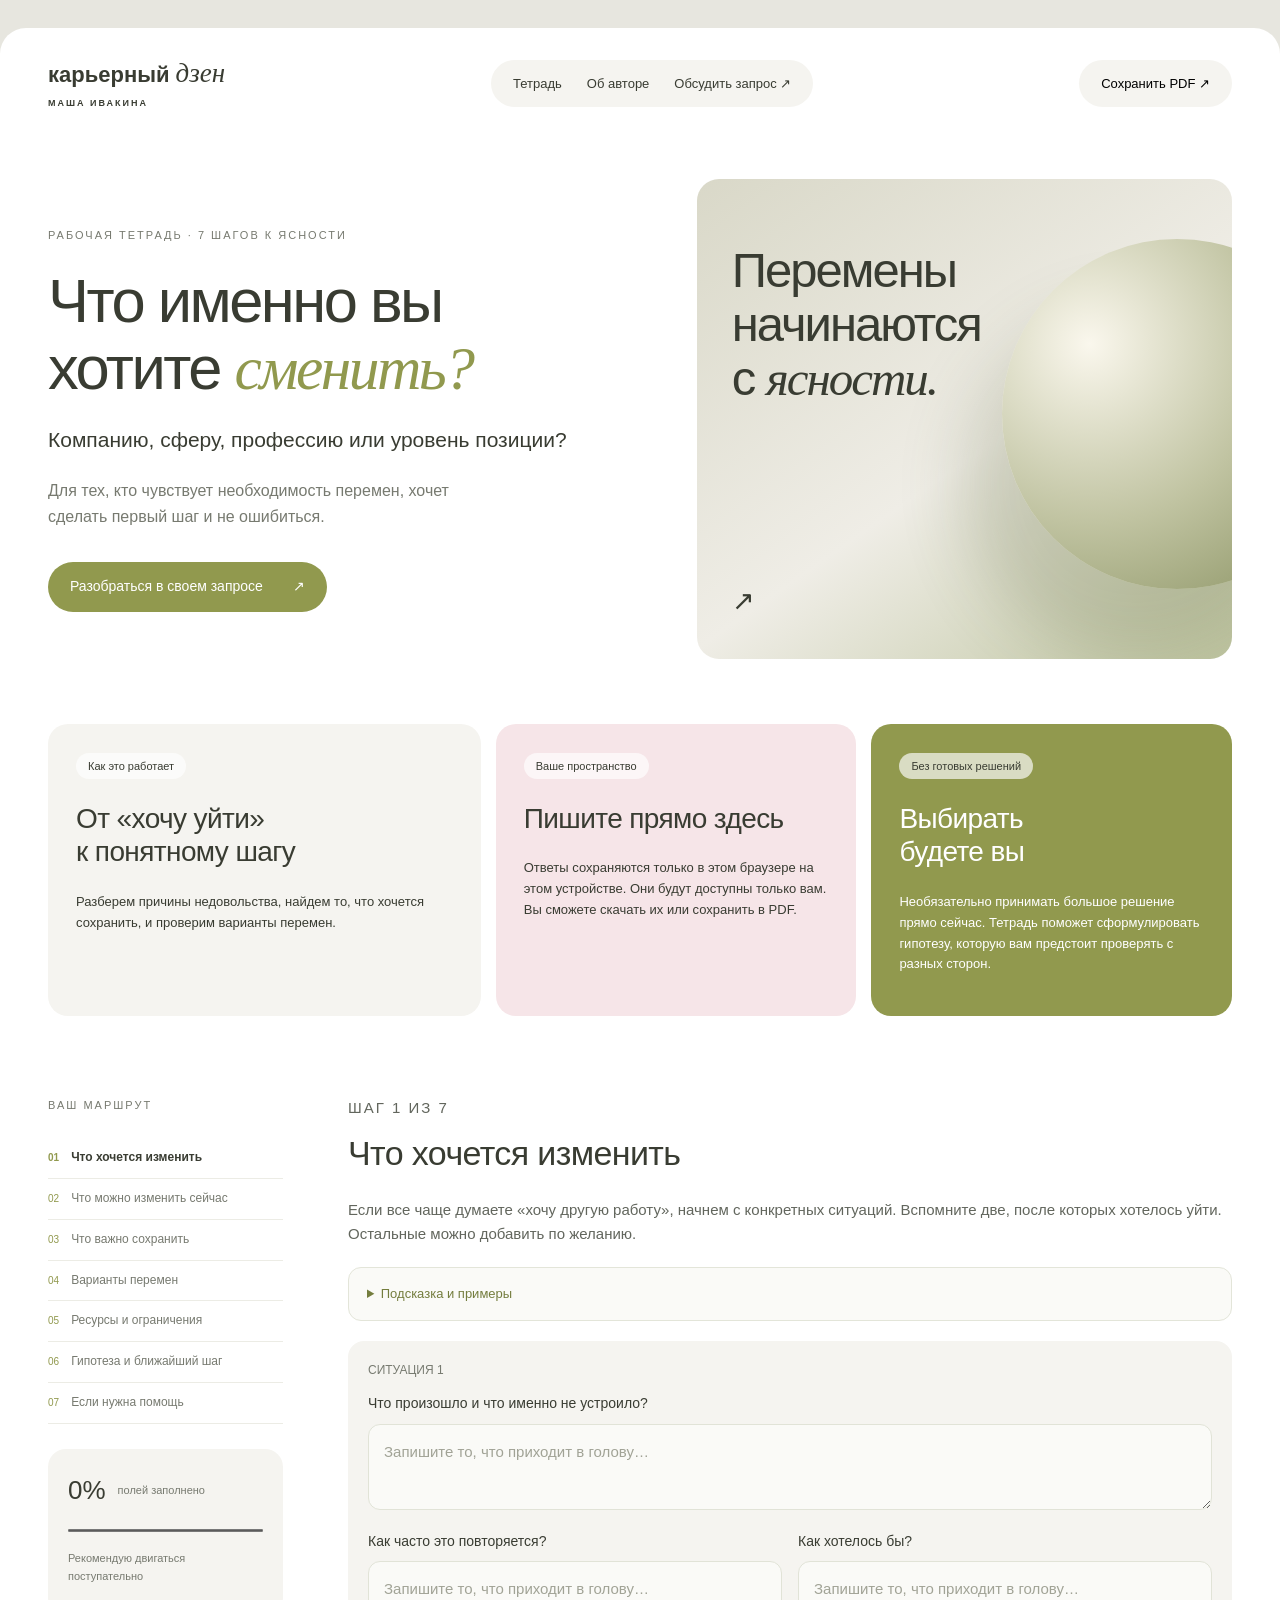
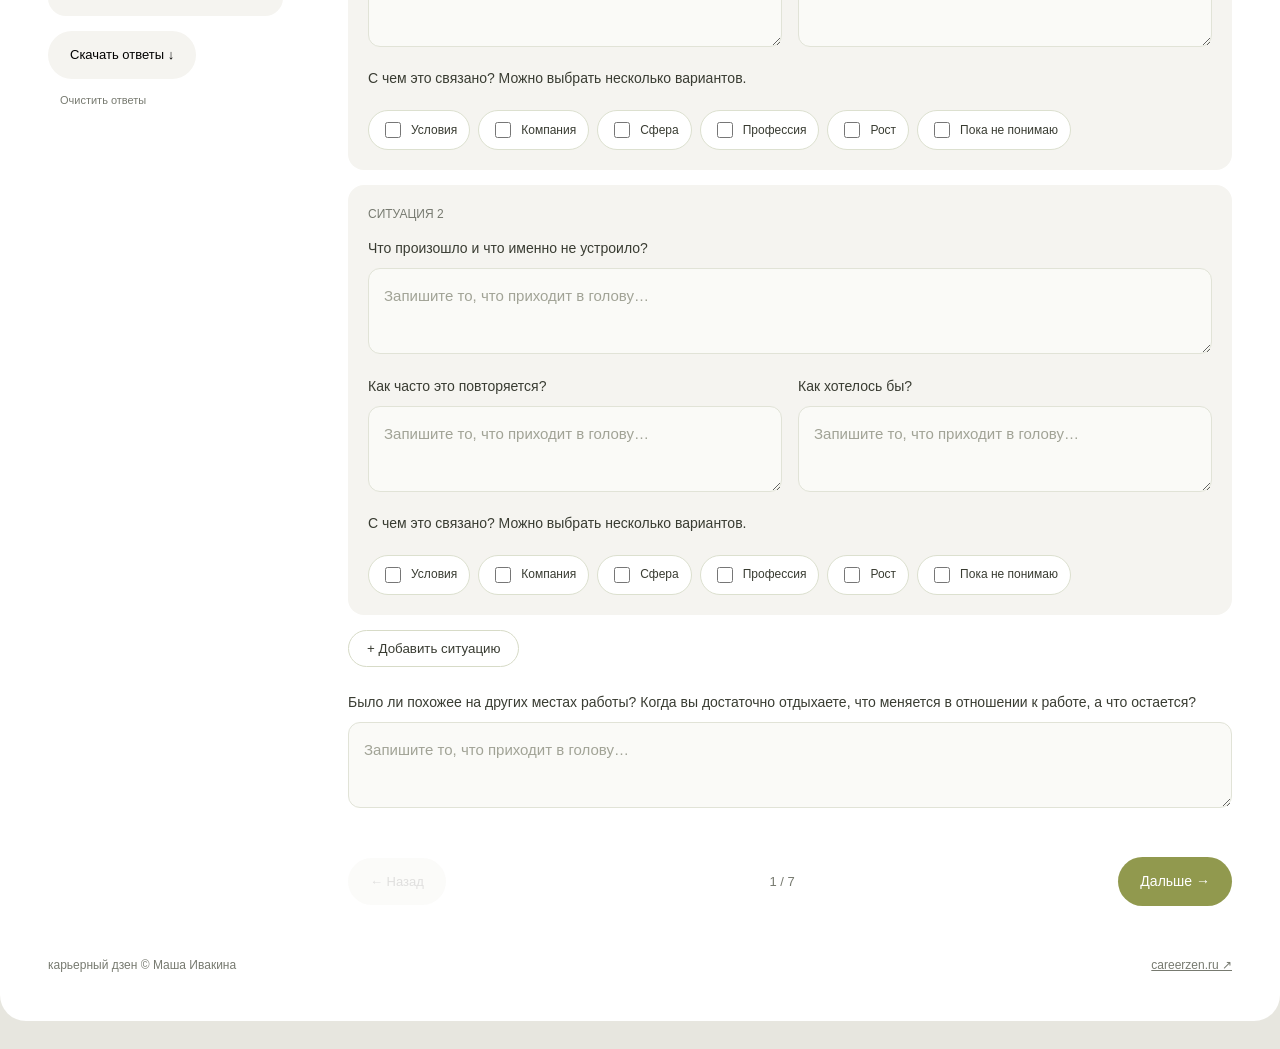
==== commit 50642b25: "Add growth in position and responsibility as a career hypothesis" ====
--- a/career-change/index.html
+++ b/career-change/index.html
@@ -1 +1 @@
-<!doctype html><html lang="ru"><head><meta charset="UTF-8"><meta name="viewport" content="width=device-width,initial-scale=1"><title>Тетрадь перемен — Карьерный дзен</title><meta name="description" content="Интерактивная рабочая тетрадь: понять, что хочется изменить в работе, и выбрать следующий шаг."><link rel="stylesheet" href="style.css"></head><body><div class="shell"><header><a class="brand" href="#">карьерный <i>дзен</i><span>МАША ИВАКИНА</span></a><nav><a href="#workbook">Тетрадь</a><a href="#chapter-7">Об авторе</a><a href="https://t.me/mivakina" target="_blank" rel="noopener">Обсудить запрос ↗</a></nav><button class="small" id="print">Сохранить PDF ↗</button></header><main><section class="hero"><div><p class="eyebrow">РАБОЧАЯ ТЕТРАДЬ · 7 ШАГОВ К ЯСНОСТИ</p><h1>Что именно вы<br>хотите <em>сменить?</em></h1><p class="choices">Компанию. Сферу. Профессию.</p><p class="lead">Для тех, кто чувствует необходимость перемен, хочет сделать первый шаг и не ошибиться.</p><a class="button" href="#workbook">Разобраться в своем запросе <span>↗</span></a></div><div class="hero-art" aria-hidden="true"><div class="orb"></div><p>Перемены<br>начинаются<br>с <i>ясности.</i></p><div class="art-bottom"><span>↗</span></div></div></section><section class="intro-grid"><div class="soft"><span class="tag">Как это работает</span><h2>От «хочу уйти»<br>к понятному шагу</h2><p>Разберем причины недовольства, найдем то, что хочется сохранить, и проверим варианты перемен.</p></div><div class="pink"><span class="tag">Ваше пространство</span><h2>Пишите прямо здесь</h2><p>Ответы сохраняются только в этом браузере на этом устройстве. Они будут доступны только вам. Вы сможете скачать их или сохранить в PDF.</p></div><div class="olive"><span class="tag">Без готовых решений</span><h2>Выбирать <br>будете вы</h2><p>Необязательно принимать большое решение прямо сейчас. Тетрадь поможет сформулировать гипотезу, которую вам предстоит проверять с разных сторон.</p></div></section><section id="workbook" class="workspace"><aside><p class="eyebrow">ВАШ МАРШРУТ</p><div id="steps"></div><div class="progress-card"><div><strong id="percent">0%</strong><span>полей заполнено</span></div><progress id="progress" value="0" max="100"></progress><p id="save-status" role="status">Рекомендую двигаться поступательно</p></div><button id="export" class="small">Скачать ответы ↓</button><button id="reset" class="text-button">Очистить ответы</button></aside><div><div id="sections"></div><div class="pager"><button id="back" class="small">← Назад</button><span id="page-label"></span><button id="next" class="button">Дальше →</button></div></div></section></main><footer><span>карьерный дзен © Маша Ивакина</span><a href="https://careerzen.ru" target="_blank" rel="noopener">careerzen.ru ↗</a></footer></div><script src="app.js"></script></body></html>
+<!doctype html><html lang="ru"><head><meta charset="UTF-8"><meta name="viewport" content="width=device-width,initial-scale=1"><title>Тетрадь перемен — Карьерный дзен</title><meta name="description" content="Интерактивная рабочая тетрадь: понять, что хочется изменить в работе, и выбрать следующий шаг."><link rel="stylesheet" href="style.css?v=20261117-employer"></head><body><div class="shell"><header><a class="brand" href="#">карьерный <i>дзен</i><span>МАША ИВАКИНА</span></a><nav><a href="#workbook">Тетрадь</a><a href="#chapter-7">Об авторе</a><a href="https://careerzen.ru/#rec872205765" target="_blank" rel="noopener">Обсудить запрос ↗</a></nav><button class="small" id="print">Сохранить PDF ↗</button></header><main><section class="hero"><div><p class="eyebrow">РАБОЧАЯ ТЕТРАДЬ · 7 ШАГОВ К ЯСНОСТИ</p><h1>Что именно вы<br>хотите <em>сменить?</em></h1><p class="choices">Компанию, сферу, профессию или уровень позиции?</p><p class="lead">Для тех, кто чувствует необходимость перемен, хочет сделать первый шаг и не ошибиться.</p><a class="button" href="#workbook">Разобраться в своем запросе <span>↗</span></a></div><div class="hero-art" aria-hidden="true"><div class="orb"></div><p>Перемены<br>начинаются<br>с <i>ясности.</i></p><div class="art-bottom"><span>↗</span></div></div></section><section class="intro-grid"><div class="soft"><span class="tag">Как это работает</span><h2>От «хочу уйти»<br>к понятному шагу</h2><p>Разберем причины недовольства, найдем то, что хочется сохранить, и проверим варианты перемен.</p></div><div class="pink"><span class="tag">Ваше пространство</span><h2>Пишите прямо здесь</h2><p>Ответы сохраняются только в этом браузере на этом устройстве. Они будут доступны только вам. Вы сможете скачать их или сохранить в PDF.</p></div><div class="olive"><span class="tag">Без готовых решений</span><h2>Выбирать <br>будете вы</h2><p>Необязательно принимать большое решение прямо сейчас. Тетрадь поможет сформулировать гипотезу, которую вам предстоит проверять с разных сторон.</p></div></section><section id="workbook" class="workspace"><aside><p class="eyebrow">ВАШ МАРШРУТ</p><div id="steps"></div><div class="progress-card"><div><strong id="percent">0%</strong><span>полей заполнено</span></div><progress id="progress" value="0" max="100"></progress><p id="save-status" role="status">Рекомендую двигаться поступательно</p></div><button id="export" class="small">Скачать ответы ↓</button><button id="reset" class="text-button">Очистить ответы</button></aside><div><div id="sections"></div><div class="pager"><button id="back" class="small">← Назад</button><span id="page-label"></span><button id="next" class="button">Дальше →</button></div></div></section></main><footer><span>карьерный дзен © Маша Ивакина</span><a href="https://careerzen.ru" target="_blank" rel="noopener">careerzen.ru ↗</a></footer></div><script src="app.js?v=20261121-growth"></script></body></html>
--- a/career-change/style.css
+++ b/career-change/style.css
@@ -2,3 +2,7 @@
 
 .cases{padding-left:22px;max-width:800px}.cases li{margin:12px 0}
 [hidden]{display:none!important}.pager{display:flex;justify-content:space-between;align-items:center;padding:15px 0 35px}.pager span{font-size:13px;color:var(--muted)}.pager button:disabled{opacity:.4;cursor:default}.chapter{margin-bottom:0;padding-bottom:25px;border-bottom:0;min-height:520px}.chapter .eyebrow{margin:0}textarea{min-height:86px;overflow:hidden}.two-fields{display:grid;grid-template-columns:1fr 1fr;gap:16px}.help{margin:20px 0;padding:15px 18px;border:1px solid #e3e5d9;border-radius:13px;background:#fafaf7}.help summary{cursor:pointer;font-size:13px;color:#747d3e}.help p{font-size:13px}.chips{display:flex;flex-wrap:wrap;gap:8px}.chip{display:flex;align-items:center;gap:7px;margin:0;padding:8px 12px;border:1px solid #dce0cf;border-radius:24px;background:white;font-size:12px}.chip input,.check input{width:16px;height:16px;min-height:0;accent-color:var(--olive);padding:0;flex-shrink:0}.check{display:flex;gap:10px;align-items:flex-start;font-size:13px;margin:15px 0}.check input{margin-top:3px}select{width:100%;padding:15px;border:1px solid #dce0cf;border-radius:12px;background:#fafaf7;font:inherit;color:var(--ink)}.recap{background:#eef0e3;padding:26px;border-radius:18px;margin-top:30px}.recap h3{font-size:24px;font-weight:400;margin:10px 0}.recap dt{font-size:11px;text-transform:uppercase;letter-spacing:1px;color:var(--muted);margin:20px 0 5px}.recap dd{margin:0;white-space:pre-wrap;font-size:15px}.author{border-top:1px solid #e3e5d9;padding-top:32px;margin-top:35px}.author h3{font-size:23px;font-weight:400}.legacy{padding:12px;border-left:2px solid var(--olive)}@media(max-width:600px){.two-fields{grid-template-columns:1fr}.pager{position:sticky;bottom:0;background:#ffffffed;padding:15px 0}.chapter{min-height:0}}@media print{.chapter[hidden]{display:block!important}.pager,.help summary,.chips input{display:none!important}.help>*{display:block!important}.workspace{display:block}.chapter{min-height:0;break-inside:auto}.row-card{break-inside:avoid}.hero{display:none}.help{border:0}.recap{break-inside:avoid}}
+
+.three-fields{display:grid;grid-template-columns:repeat(3,minmax(0,1fr));gap:16px}.three-fields>div{min-width:0}.three-fields label{min-height:48px;line-height:1.5}.three-fields textarea{min-height:140px}.legacy p{white-space:pre-wrap}@media(max-width:700px){.three-fields{grid-template-columns:1fr}.three-fields label{min-height:0}.three-fields textarea{min-height:95px}}
+
+.hint-content{font-size:13px;line-height:1.65;margin-top:14px}.hint-content p{margin:12px 0}.hint-content h3{font-size:20px;line-height:1.35}.decision-check{border-top:1px solid #dfe3d3;padding-top:15px;margin-top:22px}.decision-check h4{font-size:15px;font-weight:600;margin:0 0 14px}.decision-check .check{line-height:1.55}
